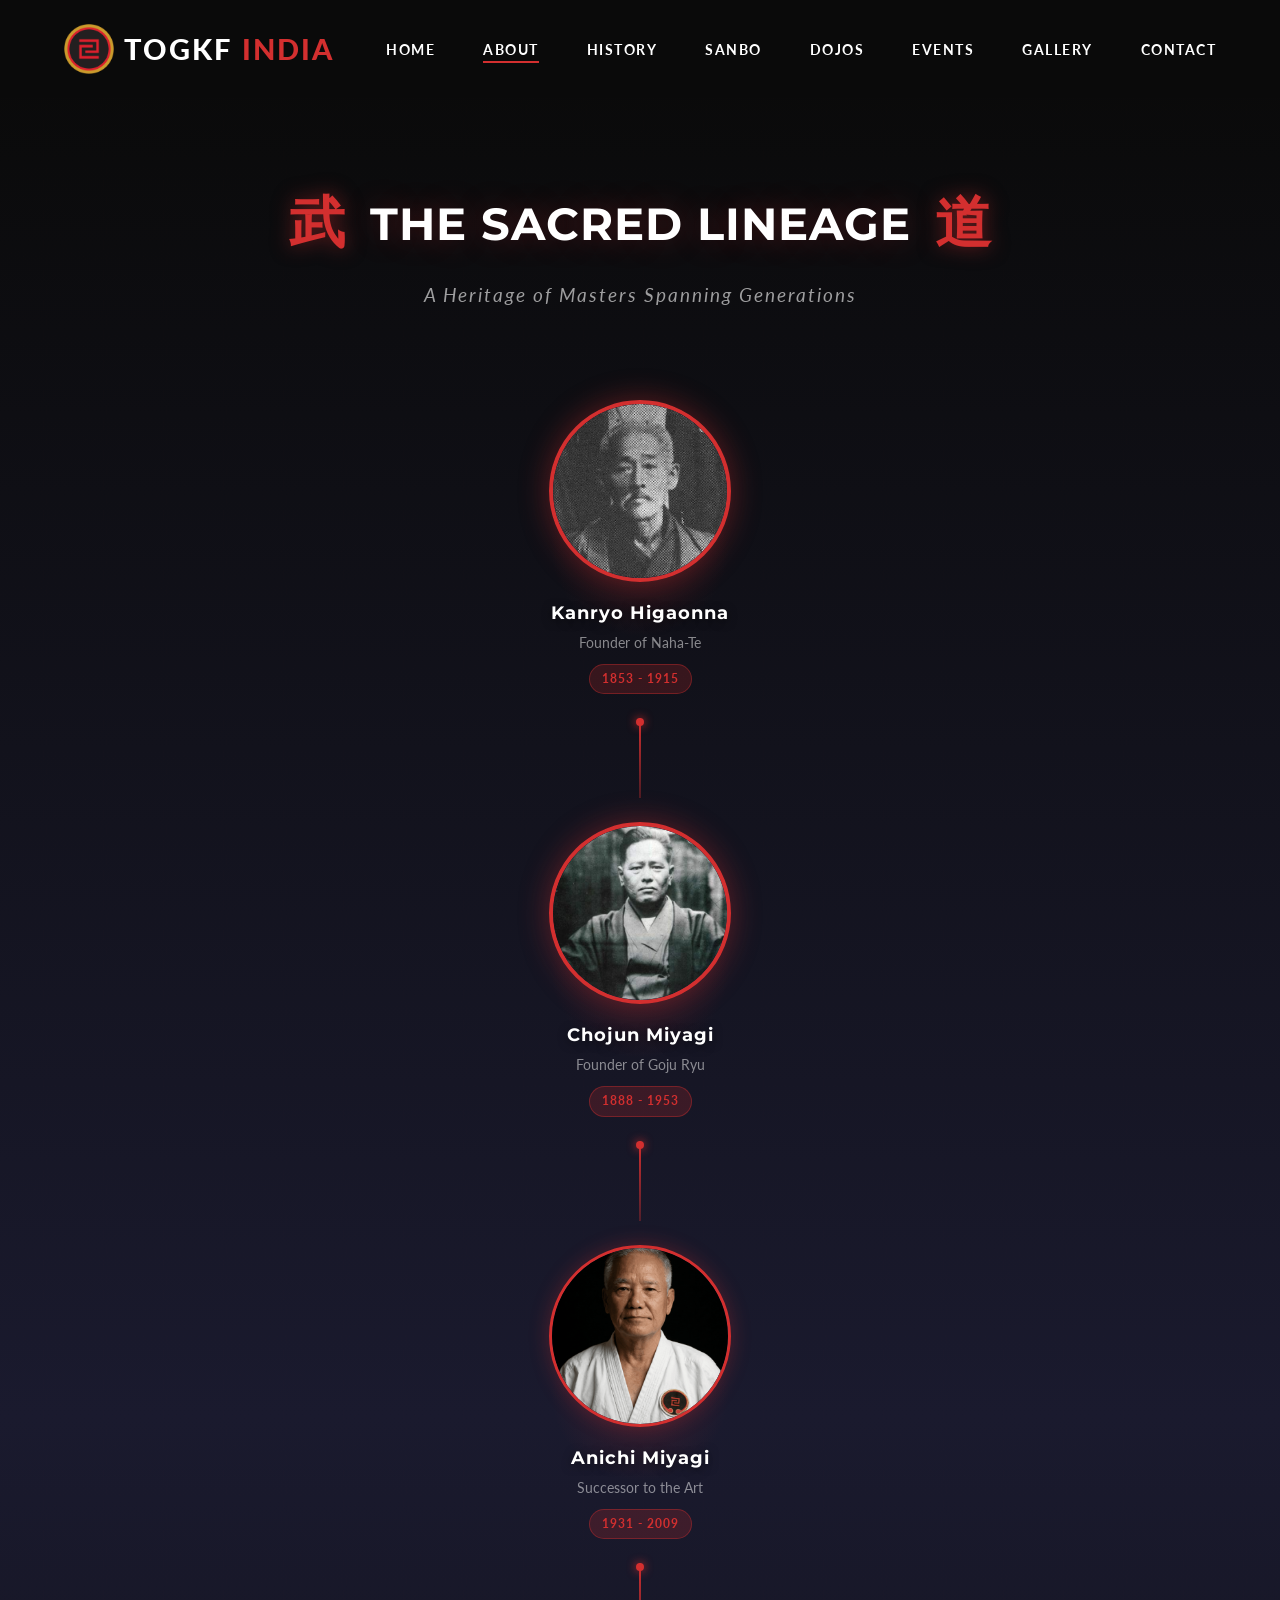
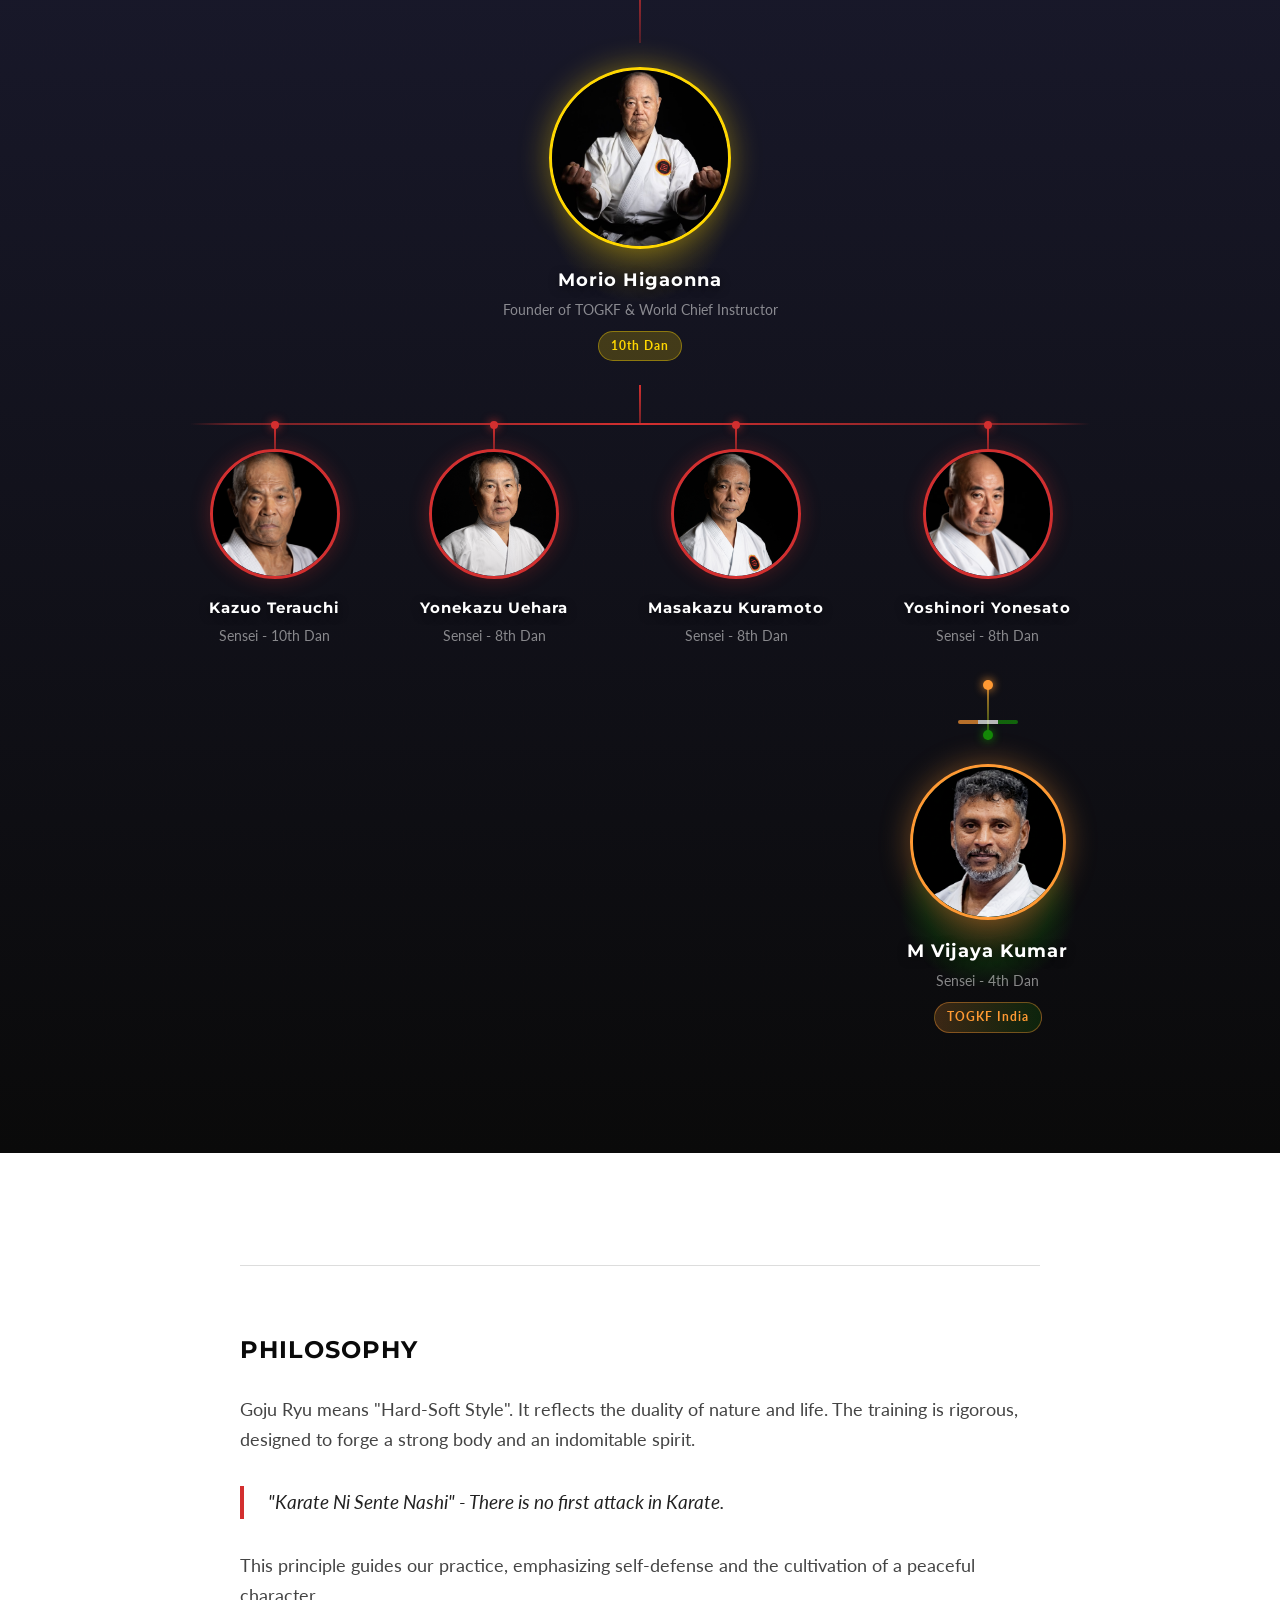
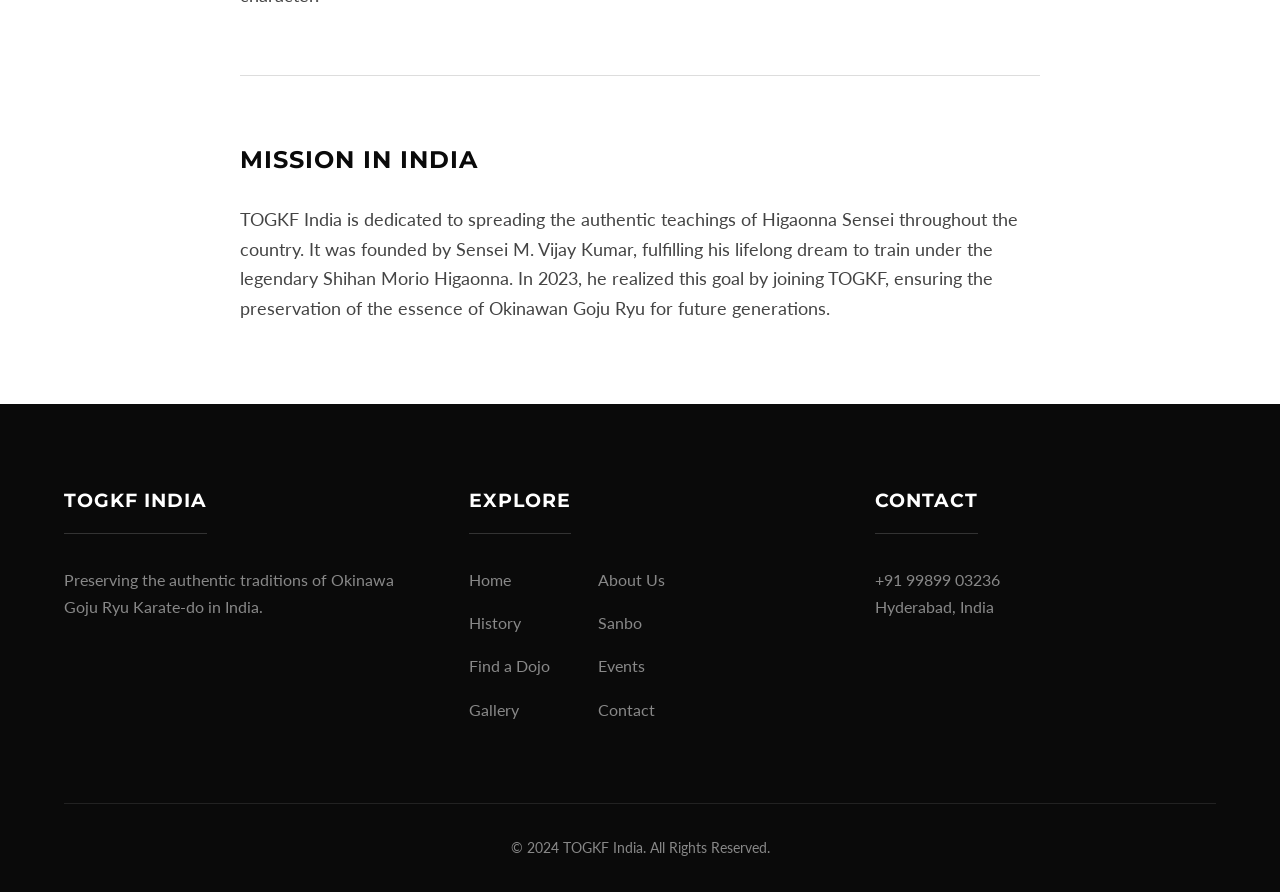
==== about.html @ 1899f780 "endpoint fix" ====
<!DOCTYPE html>
<html lang="en">

<head>
    <meta charset="UTF-8">
    <meta name="viewport" content="width=device-width, initial-scale=1.0">
    <title>About - TOGKF India</title>
    <meta name="description" content="Learn about the history, philosophy, and mission of TOGKF India.">
    <link rel="icon" type="image/png" href="assets/togkf_logo.png">
    <link rel="stylesheet" href="css/style.css">
    <!-- Google tag (gtag.js) -->
    <script async src="https://www.googletagmanager.com/gtag/js?id=G-C6S437FDSE"></script>
    <script>
        window.dataLayer = window.dataLayer || [];
        function gtag() { dataLayer.push(arguments); }
        gtag('js', new Date());

        gtag('config', 'G-C6S437FDSE');
    </script>
</head>

<body>
    <header class="dark">
        <nav>
            <a href="/index" class="logo">
                <img src="assets/togkf_logo.png" alt="TOGKF Logo">
                TOGKF <span>INDIA</span>
            </a>
            <ul class="nav-links">
                <li><a href="/index">Home</a></li>
                <li><a href="/about" class="active">About</a></li>
                <li><a href="/history">History</a></li>
                <li><a href="/skgk">Sanbo</a></li>
                <li><a href="/dojo">Dojos</a></li>
                <li><a href="/events">Events</a></li>
                <li><a href="/gallery">Gallery</a></li>
                <li><a href="/contact">Contact</a></li>
            </ul>
            <div class="hamburger">
                <span class="bar"></span>
                <span class="bar"></span>
                <span class="bar"></span>
            </div>
        </nav>
    </header>

    <main style="padding-top: 80px;">

        <!-- === LINEAGE TREE SECTION === -->
        <section class="lineage-section fade-in-section" id="lineageSection">
            <!-- Background Decorative Elements -->
            <div class="lineage-bg-elements">
                <div class="seigaiha-pattern"></div>
            </div>

            <div class="container">
                <h2 class="lineage-title">
                    <span class="kanji-decoration">武</span>
                    The Sacred Lineage
                    <span class="kanji-decoration">道</span>
                </h2>
                <p class="lineage-subtitle">A Heritage of Masters Spanning Generations</p>

                <div class="lineage-tree">
                    <!-- LEVEL 1: Kanryo Higaonna -->
                    <div class="lineage-level level-1">
                        <div class="lineage-node founder">
                            <div class="node-glow"></div>
                            <div class="photo-frame">
                                <div class="photo-placeholder">
                                    <img src="assets/sensies/kanryo.jpg" alt="Kanryo Higaonna"
                                        style="width: 100%; height: 100%; object-fit: cover; object-position: center 20%; border-radius: 50%;">
                                </div>
                                <div class="frame-decoration"></div>
                            </div>
                            <div class="node-info">
                                <h3 class="sensei-name">Kanryo Higaonna</h3>
                                <p class="sensei-title">Founder of Naha-Te</p>
                                <span class="era-badge">1853 - 1915</span>
                            </div>
                        </div>
                    </div>

                    <!-- Vertical Connector -->
                    <div class="tree-connector vertical">
                        <div class="connector-line"></div>
                    </div>

                    <!-- LEVEL 2: Chojun Miyagi -->
                    <div class="lineage-level level-2">
                        <div class="lineage-node founder">
                            <div class="node-glow"></div>
                            <div class="photo-frame">
                                <div class="photo-placeholder">
                                    <img src="assets/sensies/chojun.jpg" alt="Chojun Miyagi"
                                        style="width: 100%; height: 100%; object-fit: cover; object-position: center 20%; border-radius: 50%;">
                                </div>
                                <div class="frame-decoration"></div>
                            </div>
                            <div class="node-info">
                                <h3 class="sensei-name">Chojun Miyagi</h3>
                                <p class="sensei-title">Founder of Goju Ryu</p>
                                <span class="era-badge">1888 - 1953</span>
                            </div>
                        </div>
                    </div>

                    <!-- Vertical Connector -->
                    <div class="tree-connector vertical">
                        <div class="connector-line"></div>
                    </div>

                    <!-- LEVEL 3: Anichi Miyagi -->
                    <div class="lineage-level level-3">
                        <div class="lineage-node master">
                            <div class="node-glow"></div>
                            <div class="photo-frame">
                                <div class="photo-placeholder">
                                    <img src="assets/sensies/anichi.png" alt="Anichi Miyagi"
                                        style="width: 100%; height: 100%; object-fit: cover; object-position: center 20%; border-radius: 50%;">
                                </div>
                                <div class="frame-decoration"></div>
                            </div>
                            <div class="node-info">
                                <h3 class="sensei-name">Anichi Miyagi</h3>
                                <p class="sensei-title">Successor to the Art</p>
                                <span class="era-badge">1931 - 2009</span>
                            </div>
                        </div>
                    </div>

                    <!-- Vertical Connector -->
                    <div class="tree-connector vertical">
                        <div class="connector-line"></div>
                    </div>

                    <!-- LEVEL 4: Morio Higaonna -->
                    <div class="lineage-level level-4">
                        <div class="lineage-node grandmaster">
                            <div class="node-glow gold"></div>
                            <div class="photo-frame gold-frame">
                                <div class="photo-placeholder gold-bg">
                                    <img src="assets/sensies/morio.jpg" alt="Morio Higaonna"
                                        style="width: 100%; height: 100%; object-fit: cover; object-position: center 20%; border-radius: 50%;">
                                </div>
                                <div class="frame-decoration"></div>
                            </div>
                            <div class="node-info">
                                <h3 class="sensei-name">Morio Higaonna</h3>
                                <p class="sensei-title">Founder of TOGKF &amp; World Chief Instructor</p>
                                <span class="era-badge gold-badge">10th Dan</span>
                            </div>
                        </div>
                    </div>

                    <!-- Branch Connector (1 to many) -->
                    <div class="tree-connector branch">
                        <div class="branch-stem"></div>
                        <div class="branch-horizontal"></div>
                    </div>

                    <!-- LEVEL 5: Four Students (Horizontal) -->
                    <div class="lineage-level level-5 horizontal-row">
                        <div class="lineage-node student">
                            <div class="photo-frame">
                                <div class="photo-placeholder">
                                    <img src="assets/sensies/terauchi.jpg" alt="Kazuo Terauchi"
                                        style="width: 100%; height: 100%; object-fit: cover; object-position: center 20%; border-radius: 50%;">
                                </div>
                            </div>
                            <div class="node-info">
                                <h3 class="sensei-name">Kazuo Terauchi</h3>
                                <p class="sensei-title">Sensei - 10th Dan</p>
                            </div>
                        </div>

                        <div class="lineage-node student">
                            <div class="photo-frame">
                                <div class="photo-placeholder">
                                    <img src="assets/sensies/uehara.jpg" alt="Yonekazu Uehara"
                                        style="width: 100%; height: 100%; object-fit: cover; object-position: center 20%; border-radius: 50%;">
                                </div>
                            </div>
                            <div class="node-info">
                                <h3 class="sensei-name">Yonekazu Uehara</h3>
                                <p class="sensei-title">Sensei - 8th Dan</p>
                            </div>
                        </div>

                        <div class="lineage-node student">
                            <div class="photo-frame">
                                <div class="photo-placeholder">
                                    <img src="assets/sensies/kuramoto.jpg" alt="Masakazu Kuramoto"
                                        style="width: 100%; height: 100%; object-fit: cover; object-position: center 20%; border-radius: 50%;">
                                </div>
                            </div>
                            <div class="node-info">
                                <h3 class="sensei-name">Masakazu Kuramoto</h3>
                                <p class="sensei-title">Sensei - 8th Dan</p>
                            </div>
                        </div>

                        <!-- Yonesato with sub-branch wrapper -->
                        <div class="yonesato-branch-wrapper">
                            <div class="lineage-node student highlight-node" id="yonesato-node">
                                <div class="photo-frame">
                                    <div class="photo-placeholder">
                                        <img src="assets/sensies/yonesato.jpg" alt="Yoshinori Yonesato"
                                            style="width: 100%; height: 100%; object-fit: cover; object-position: center 20%; border-radius: 50%;">
                                    </div>
                                </div>
                                <div class="node-info">
                                    <h3 class="sensei-name">Yoshinori Yonesato</h3>
                                    <p class="sensei-title">Sensei - 8th Dan</p>
                                </div>
                            </div>

                            <!-- Sub-branch Connector -->
                            <div class="tree-connector sub-branch">
                                <div class="sub-connector-line"></div>
                            </div>

                            <!-- LEVEL 6: Vijaya Kumar -->
                            <div class="lineage-level level-6 india-branch">
                                <div class="india-flag-accent"></div>
                                <div class="lineage-node india-student featured">
                                    <div class="node-glow india-glow"></div>
                                    <div class="photo-frame india-frame">
                                        <div class="photo-placeholder india-bg">
                                            <img src="assets/sensies/vijay.png" alt="M Vijaya Kumar" style="width: 100%; height: 100%; object-fit: cover; object-position: center 20%; border-radius: 50%;">
                                        </div>
                                        <div class="frame-decoration"></div>
                                    </div>
                                    <div class="node-info">
                                        <h3 class="sensei-name">M Vijaya Kumar</h3>
                                        <p class="sensei-title">Sensei - 4th Dan</p>
                                        <span class="era-badge india-badge">TOGKF India</span>
                                    </div>
                                </div>
                            </div>
                        </div>
                    </div>
                </div>
            </div>
        </section>

        <section class="content-section fade-in-section">
            <div class="container" style="max-width: 800px;">
                <hr style="margin: 4rem 0; border: none; border-top: 1px solid #ddd;">

                <h2>Philosophy</h2>
                <p style="margin-bottom: 2rem; font-size: 1.1rem; color: #444;">Goju Ryu means "Hard-Soft Style". It
                    reflects the duality of nature and life. The training is rigorous, designed to forge a strong body
                    and an indomitable spirit.</p>
                <blockquote
                    style="border-left: 4px solid var(--accent-color); padding-left: 1.5rem; margin: 2rem 0; font-style: italic; font-size: 1.2rem; color: #222;">
                    "Karate Ni Sente Nashi" - There is no first attack in Karate.
                </blockquote>
                <p style="margin-bottom: 2rem; font-size: 1.1rem; color: #444;">This principle guides our practice,
                    emphasizing self-defense and the cultivation of a peaceful character.</p>

                <hr style="margin: 4rem 0; border: none; border-top: 1px solid #ddd;">

                <h2>Mission in India</h2>
                <p style="margin-bottom: 2rem; font-size: 1.1rem; color: #444;">TOGKF India is dedicated to spreading the authentic teachings of Higaonna Sensei throughout the country. It was founded by Sensei M. Vijay Kumar, fulfilling his lifelong dream to train under the legendary Shihan Morio Higaonna. In 2023, he realized this goal by joining TOGKF, ensuring the preservation of the essence of Okinawan Goju Ryu for future generations.</p>
            </div>
        </section>
    </main>

    <footer>
        <div class="container">
            <div class="footer-content">
                <div class="footer-section">
                    <h3>TOGKF India</h3>
                    <p>Preserving the authentic traditions of Okinawa Goju Ryu Karate-do in India.</p>
                </div>
                <div class="footer-section">
                    <h3>Explore</h3>
                    <ul class="footer-explore-grid">
                        <li><a href="/index">Home</a></li>
                        <li><a href="/about">About Us</a></li>
                        <li><a href="/history">History</a></li>
                        <li><a href="/skgk">Sanbo</a></li>
                        <li><a href="/dojo">Find a Dojo</a></li>
                        <li><a href="/events">Events</a></li>
                        <li><a href="/gallery">Gallery</a></li>
                        <li><a href="/contact">Contact</a></li>
                    </ul>
                </div>
                <div class="footer-section">
                    <h3>Contact</h3>

                    <p><a href="tel:+919989903236">+91 99899 03236</a></p>
                    <p>Hyderabad, India</p>
                </div>
            </div>
            <div class="footer-bottom">
                <p>&copy; 2024 TOGKF India. All Rights Reserved.</p>
            </div>
        </div>
    </footer>

    <script src="js/main.js"></script>
</body>

</html>
---- css/style.css ----
@import url('https://fonts.googleapis.com/css2?family=Lato:wght@300;400;700&family=Montserrat:wght@400;700;900&display=swap');

:root {
    --primary-color: #0a0a0a;
    /* Almost black */
    --secondary-color: #ffffff;
    --accent-color: #D32F2F;
    /* Deep Red */
    --text-color: #e0e0e0;
    /* Off-white for dark mode feel */
    --text-dark: #333333;
    --bg-dark: #111111;
    --bg-light: #f9f9f9;
    --font-heading: 'Montserrat', sans-serif;
    --font-body: 'Lato', sans-serif;
    --transition: all 0.4s cubic-bezier(0.165, 0.84, 0.44, 1);
}

* {
    margin: 0;
    padding: 0;
    box-sizing: border-box;
}

body {
    font-family: var(--font-body);
    line-height: 1.7;
    color: var(--text-dark);
    background-color: var(--secondary-color);
    overflow-x: hidden;
}

h1,
h2,
h3,
h4 {
    font-family: var(--font-heading);
    font-weight: 700;
    color: var(--primary-color);
    text-transform: uppercase;
    letter-spacing: 1px;
    margin-bottom: 1.5rem;
}

a {
    text-decoration: none;
    color: inherit;
    transition: var(--transition);
}

/* --- Navigation --- */
header {
    position: fixed;
    width: 100%;
    top: 0;
    z-index: 1000;
    transition: var(--transition);
    padding: 1.5rem 0;
    background: transparent;
}

header.scrolled {
    background: rgba(255, 255, 255, 0.95);
    padding: 1rem 0;
    box-shadow: 0 4px 20px rgba(0, 0, 0, 0.05);
    backdrop-filter: blur(10px);
}

nav {
    display: flex;
    justify-content: space-between;
    align-items: center;
    width: 90%;
    max-width: 1400px;
    margin: 0 auto;
}

.logo {
    font-size: 1.8rem;
    font-weight: 900;
    color: var(--secondary-color);
    /* White initially */
    letter-spacing: 2px;
    display: flex;
    align-items: center;
    gap: 10px;
}

.logo img {
    height: 50px;
    width: auto;
}

header.scrolled .logo {
    color: var(--primary-color);
}

.logo span {
    color: var(--accent-color);
}

.nav-links {
    display: flex;
    list-style: none;
    gap: 3rem;
}

.nav-links li a {
    font-weight: 700;
    font-size: 0.85rem;
    color: var(--secondary-color);
    text-transform: uppercase;
    letter-spacing: 1.5px;
    position: relative;
}

header.scrolled .nav-links li a {
    color: var(--primary-color);
}

.nav-links li a::after {
    content: '';
    position: absolute;
    width: 0;
    height: 2px;
    bottom: -5px;
    left: 0;
    background-color: var(--accent-color);
    transition: var(--transition);
}

.nav-links li a:hover::after,
.nav-links li a.active::after {
    width: 100%;
}

.hamburger {
    display: none;
    cursor: pointer;
}

.bar {
    display: block;
    width: 30px;
    height: 2px;
    margin: 6px auto;
    background-color: var(--secondary-color);
    transition: var(--transition);
}

header.scrolled .bar {
    background-color: var(--primary-color);
}

/* Keep header text white on pages that have a dark header (inline style or `.dark` class) */
header.dark,
header[style*="#0a0a0a"] {
    background: var(--primary-color);
}

header.dark .logo,
header[style*="#0a0a0a"] .logo,
header.dark .nav-links li a,
header[style*="#0a0a0a"] .nav-links li a {
    color: var(--secondary-color);
}

header.dark.scrolled,
header[style*="#0a0a0a"].scrolled {
    background: rgba(10, 10, 10, 0.95);
    box-shadow: 0 4px 20px rgba(0, 0, 0, 0.15);
}

header.dark.scrolled .logo,
header[style*="#0a0a0a"].scrolled .logo,
header.dark.scrolled .nav-links li a,
header[style*="#0a0a0a"].scrolled .nav-links li a {
    color: var(--secondary-color);
}

header.dark .bar,
header[style*="#0a0a0a"] .bar,
header.dark.scrolled .bar,
header[style*="#0a0a0a"].scrolled .bar {
    background-color: var(--secondary-color);
}

header.dark .hamburger.active .bar,
header[style*="#0a0a0a"] .hamburger.active .bar {
    background-color: var(--secondary-color);
}

/* --- Hero Section --- */
.hero {
    min-height: 100vh;
    padding-top: 80px;
    /* Account for fixed header */
    background-image: linear-gradient(to right, rgba(0, 0, 0, 0.9), rgba(0, 0, 0, 0.4)), url('../assets/banner.png');
    background-size: cover;
    background-repeat: no-repeat;
    background-position: center;
    background-color: var(--primary-color);
    display: flex;
    align-items: center;
    position: relative;
    overflow: hidden;
}

.hero-grid {
    display: flex;
    flex-direction: column;
    justify-content: center;
    align-items: center;
    gap: 2rem;
    width: 100%;
    height: 100%;
    text-align: center;
}

.hero-content {
    padding: 2rem 0 2rem;
    opacity: 0;
    transform: translateY(-30px);
    animation: fadeInDown 1s ease forwards 0.2s;
    text-align: center;
}

.hero-big-logo {
    width: 150px;
    height: auto;
    margin-bottom: 2rem;
    filter: drop-shadow(0 0 10px rgba(0, 0, 0, 0.5));
    animation: fadeInUp 1s ease forwards 0.3s;
    opacity: 0;
}

.hero-content h1 {
    font-size: 4.5rem;
    font-weight: 900;
    color: var(--secondary-color);
    margin-bottom: 1.5rem;
    line-height: 1.1;
    text-shadow: 2px 2px 4px rgba(0, 0, 0, 0.5);
}

.hero-content p {
    font-size: 1.3rem;
    font-weight: 300;
    margin: 0 auto 3rem auto;
    letter-spacing: 0.5px;
    max-width: 600px;
    text-shadow: 1px 1px 2px rgba(0, 0, 0, 0.5);
    color: var(--secondary-color);
}

.hero-image {
    position: relative;
    height: auto;
    width: 100%;
    display: flex;
    justify-content: center;
    align-items: flex-end;
    opacity: 0;
    transform: translateY(30px);
    /* Slide up from bottom */
    animation: fadeInUp 1s ease forwards 0.5s;
    /* Animate from bottom */
    margin-bottom: 2rem;
}

.hero-image img {
    max-width: 100%;
    max-height: 78vh;
    /* Adjust height to fit with text - increased by 30% */
    object-fit: contain;
    filter: drop-shadow(0 0 30px rgba(0, 0, 0, 0.9));
    /* Stronger shadow */
    transform: scale(1.37);
    transform-origin: bottom center;
    transition: transform 0.5s ease;
}

@keyframes fadeInDown {
    to {
        opacity: 1;
        transform: translateY(0);
    }
}

.btn {
    display: inline-block;
    padding: 1rem 3rem;
    background: transparent;
    color: var(--secondary-color);
    border: 2px solid var(--secondary-color);
    font-weight: 700;
    text-transform: uppercase;
    letter-spacing: 2px;
    cursor: pointer;
    transition: var(--transition);
}

.btn:hover {
    background: var(--secondary-color);
    color: var(--primary-color);
    transform: translateY(-3px);
    box-shadow: 0 10px 20px rgba(0, 0, 0, 0.2);
}

.btn-primary {
    background: var(--accent-color);
    border-color: var(--accent-color);
}

.btn-primary:hover {
    background: #b71c1c;
    border-color: #b71c1c;
    color: var(--secondary-color);
}

/* --- Sections --- */
section {
    padding: 3rem 0;
}

.container {
    width: 90%;
    max-width: 1200px;
    margin: 0 auto;
}

.section-title {
    text-align: center;
    font-size: 2.5rem;
    margin-bottom: 5rem;
    position: relative;
    display: inline-block;
    left: 50%;
    transform: translateX(-50%);
}

.section-title::after {
    content: '';
    display: block;
    width: 60px;
    height: 4px;
    background: var(--accent-color);
    margin: 15px auto 0;
}

/* --- About Preview --- */
.about-preview {
    background-color: var(--secondary-color);
}

.about-grid {
    display: grid;
    grid-template-columns: 1fr 1fr;
    gap: 4rem;
    align-items: center;
}

.about-text h2 {
    font-size: 2.5rem;
    margin-bottom: 2rem;
}

.about-text p {
    margin-bottom: 2rem;
    font-size: 1.1rem;
    color: #555;
}

.about-image {
    height: 500px;
    background: #f0f0f0;
    position: relative;
    overflow: hidden;
    box-shadow: 0 20px 40px rgba(0, 0, 0, 0.1);
}

.about-image img {
    width: 100%;
    height: 100%;
    object-fit: contain;
    transition: transform 0.8s ease;
}

.about-image:hover img {
    transform: scale(1.05);
}

/* --- Philosophy --- */
.philosophy {
    background-color: var(--bg-dark);
    color: var(--secondary-color);
    text-align: center;
    padding: 10rem 0;
}

.philosophy h2 {
    color: var(--secondary-color);
}

.philosophy p {
    font-size: 2rem;
    font-weight: 300;
    font-style: italic;
    max-width: 900px;
    margin: 0 auto;
    line-height: 1.6;
}

/* --- Cards (Dojo/News) --- */
.card-grid {
    display: grid;
    grid-template-columns: repeat(auto-fit, minmax(300px, 1fr));
    gap: 3rem;
}

.dojo-layout {
    display: grid;
    grid-template-columns: 1fr 1fr;
    gap: 3rem;
}

.dojo-layout .card:first-child {
    grid-column: 1 / -1;
}

.card {
    background: var(--secondary-color);
    padding: 2rem;
    border-radius: 0;
    /* Sharp edges for modern feel */
    box-shadow: 0 10px 30px rgba(0, 0, 0, 0.05);
    transition: var(--transition);
    border-top: 3px solid transparent;
}

.card:hover {
    transform: translateY(-10px);
    box-shadow: 0 20px 40px rgba(0, 0, 0, 0.1);
    border-top-color: var(--accent-color);
}

.card h3 {
    font-size: 1.5rem;
    margin-bottom: 1rem;
}

.card p {
    color: #666;
    margin-bottom: 0.5rem;
}

/* --- Contact Form --- */
.contact-form input,
.contact-form textarea {
    width: 100%;
    padding: 1rem;
    margin-bottom: 1.5rem;
    border: 1px solid #ddd;
    background: #f9f9f9;
    font-family: var(--font-body);
    font-size: 1rem;
    transition: var(--transition);
}

.contact-form input:focus,
.contact-form textarea:focus {
    outline: none;
    border-color: var(--primary-color);
    background: #fff;
}

/* --- Footer --- */
footer {
    background: var(--primary-color);
    color: #888;
    padding: 5rem 0 2rem;
}

.footer-content {
    display: grid;
    grid-template-columns: repeat(auto-fit, minmax(250px, 1fr));
    gap: 4rem;
    margin-bottom: 4rem;
}

.footer-section h3 {
    color: var(--secondary-color);
    font-size: 1.2rem;
    margin-bottom: 2rem;
    border-bottom: 1px solid #333;
    padding-bottom: 1rem;
    display: inline-block;
}

.footer-section ul li {
    margin-bottom: 1rem;
}

.footer-explore-grid {
    display: grid;
    grid-template-columns: repeat(2, max-content);
    gap: 0 3rem;
    list-style: none;
    padding: 0;
}

.footer-section ul li a:hover {
    color: var(--secondary-color);
    padding-left: 5px;
}

.footer-bottom {
    text-align: center;
    padding-top: 2rem;
    border-top: 1px solid #222;
    font-size: 0.9rem;
}

/* --- Gallery and Events --- */
/* Gallery Grid */
.gallery-grid {
    display: grid;
    grid-template-columns: repeat(auto-fit, minmax(220px, 1fr));
    gap: 1rem;
    align-items: start;
    margin-top: 2rem;
}

/* Individual gallery item */
.gallery-item {
    position: relative;
    overflow: hidden;
    border-radius: 4px;
    background: #f4f4f4;
    box-shadow: 0 8px 20px rgba(0, 0, 0, 0.06);
}

.gallery-item img {
    width: 100%;
    height: 220px;
    object-fit: cover;
    display: block;
    transition: transform 0.5s ease, filter 0.4s ease;
}

.gallery-item:hover img {
    transform: scale(1.05);
    filter: saturate(1.05) contrast(1.02);
}

.gallery-caption {
    padding: 0.5rem 0.75rem;
    font-size: 0.9rem;
    color: #666;
    text-align: center;
    display: none;
}

.event-title {
    font-size: 2rem;
    margin-bottom: 2rem;
    padding-bottom: 0.5rem;
    border-bottom: 2px solid var(--accent-color);
    display: inline-block;
}

.gallery-section {
    padding: 4rem 0;
}

/* --- Lightbox --- */
.lightbox {
    display: none;
    position: fixed;
    z-index: 2000;
    left: 0;
    top: 0;
    width: 100%;
    height: 100%;
    background-color: rgba(0, 0, 0, 0.4);
    backdrop-filter: blur(10px);
    justify-content: center;
    align-items: center;
    flex-direction: column;
}

.lightbox.active {
    display: flex;
}

.lightbox-content {
    position: relative;
    max-width: 90%;
    max-height: 80vh;
    display: flex;
    flex-direction: column;
    align-items: center;
}

.lightbox-content img {
    max-width: 100%;
    max-height: 80vh;
    object-fit: contain;
    box-shadow: 0 0 50px rgba(0, 0, 0, 0.5);
    border: 5px solid rgba(255, 255, 255, 0.1);
}

.lightbox-caption {
    margin-top: 20px;
    color: #fff;
    font-size: 1.2rem;
    font-family: var(--font-heading);
    text-align: center;
}

.lightbox-close {
    position: absolute;
    top: 30px;
    right: 40px;
    color: #fff;
    font-size: 40px;
    font-weight: bold;
    cursor: pointer;
    transition: var(--transition);
    z-index: 2100;
}

.lightbox-close:hover {
    color: var(--accent-color);
    transform: rotate(90deg);
}

.lightbox-prev,
.lightbox-next {
    cursor: pointer;
    position: absolute;
    top: 50%;
    width: auto;
    padding: 16px;
    margin-top: -50px;
    color: white;
    font-weight: bold;
    font-size: 30px;
    transition: 0.6s ease;
    border-radius: 0 3px 3px 0;
    user-select: none;
    background: rgba(0, 0, 0, 0.3);
    border: none;
    outline: none;
}

.lightbox-next {
    right: 40px;
    border-radius: 3px 0 0 3px;
}

.lightbox-prev {
    left: 40px;
}

.lightbox-prev:hover,
.lightbox-next:hover {
    background-color: var(--accent-color);
}

@media (max-width: 768px) {
    .lightbox-content {
        max-width: 95%;
    }

    .lightbox-prev,
    .lightbox-next {
        padding: 8px;
        font-size: 18px;
        background: rgba(0, 0, 0, 0.5);
    }

    .lightbox-close {
        top: 15px;
        right: 15px;
        font-size: 30px;
    }

    .lightbox-caption {
        font-size: 1rem;
        margin-top: 10px;
    }
}

/* Events (extends .card) */
.event-date {
    display: inline-block;
    margin-bottom: 0.75rem;
    color: var(--accent-color);
    font-weight: 700;
    font-size: 0.95rem;
}

.event-meta {
    color: #777;
    font-size: 0.95rem;
    margin-bottom: 1rem;
}

.event-actions {
    margin-top: 1rem;
    display: flex;
    gap: 1rem;
    flex-wrap: wrap;
}

/* --- Animations --- */
@keyframes fadeInUp {
    to {
        opacity: 1;
        transform: translateY(0);
    }
}

.fade-in-section {
    opacity: 0;
    transform: translateY(30px);
    transition: opacity 0.8s ease-out, transform 0.8s ease-out;
    will-change: opacity, visibility;
}

.fade-in-section.is-visible {
    opacity: 1;
    transform: none;
}

/* --- Responsive --- */
@media (max-width: 968px) {
    .hero-image img {
        max-height: 65vh;
    }

    .hero-content h1 {
        font-size: 3rem;
    }
}

/* ========================================
   LINEAGE TREE SECTION
   Japanese/Okinawa Inspired Design
======================================== */

.lineage-section {
    position: relative;
    padding: 6rem 0;
    background: linear-gradient(180deg, #0a0a0a 0%, #1a1a2e 50%, #0a0a0a 100%);
    overflow: hidden;
}

/* Background Decorative Elements */
.lineage-bg-elements {
    position: absolute;
    top: 0;
    left: 0;
    width: 100%;
    height: 100%;
    pointer-events: none;
    overflow: hidden;
}

/* Seigaiha (Japanese Wave Pattern) */
.seigaiha-pattern {
    position: absolute;
    top: 0;
    left: 0;
    width: 100%;
    height: 100%;
    opacity: 0.03;
    background-image:
        radial-gradient(circle at 0% 50%, transparent 70%, rgba(211, 47, 47, 0.3) 70.5%, transparent 71%),
        radial-gradient(circle at 100% 50%, transparent 70%, rgba(211, 47, 47, 0.3) 70.5%, transparent 71%),
        radial-gradient(circle at 50% 0%, transparent 70%, rgba(211, 47, 47, 0.3) 70.5%, transparent 71%),
        radial-gradient(circle at 50% 100%, transparent 70%, rgba(211, 47, 47, 0.3) 70.5%, transparent 71%);
    background-size: 60px 30px;
    background-position: 0 0, 30px 15px, 0 0, 30px 15px;
    animation: waveFloat 20s linear infinite;
}

@keyframes waveFloat {
    0% {
        transform: translateY(0);
    }

    100% {
        transform: translateY(30px);
    }
}

/* Bamboo Decorations */
.bamboo-left,
.bamboo-right {
    position: absolute;
    top: 0;
    width: 80px;
    height: 100%;
    background: linear-gradient(90deg,
            transparent 0%,
            rgba(76, 153, 76, 0.05) 30%,
            rgba(76, 153, 76, 0.08) 50%,
            rgba(76, 153, 76, 0.05) 70%,
            transparent 100%);
}

.bamboo-left {
    left: 0;
}

.bamboo-right {
    right: 0;
}

.bamboo-left::before,
.bamboo-left::after,
.bamboo-right::before,
.bamboo-right::after {
    content: '';
    position: absolute;
    width: 4px;
    height: 100%;
    background: linear-gradient(180deg,
            transparent,
            rgba(100, 180, 100, 0.15) 10%,
            rgba(100, 180, 100, 0.2) 50%,
            rgba(100, 180, 100, 0.15) 90%,
            transparent);
}

.bamboo-left::before {
    left: 20px;
}

.bamboo-left::after {
    left: 50px;
}

.bamboo-right::before {
    right: 20px;
}

.bamboo-right::after {
    right: 50px;
}

/* Lineage Title */
.lineage-title {
    text-align: center;
    font-size: 2.8rem;
    color: #fff;
    margin-bottom: 0.5rem;
    display: flex;
    align-items: center;
    justify-content: center;
    gap: 1.5rem;
    text-shadow: 0 0 30px rgba(211, 47, 47, 0.3);
}

.kanji-decoration {
    font-size: 3.5rem;
    color: var(--accent-color);
    font-family: "Hiragino Mincho Pro", "Yu Mincho", serif;
    text-shadow: 0 0 20px rgba(211, 47, 47, 0.5);
    animation: kanjiPulse 3s ease-in-out infinite;
}

@keyframes kanjiPulse {

    0%,
    100% {
        opacity: 0.7;
        transform: scale(1);
    }

    50% {
        opacity: 1;
        transform: scale(1.05);
    }
}

.lineage-subtitle {
    text-align: center;
    font-size: 1.2rem;
    color: rgba(255, 255, 255, 0.6);
    font-style: italic;
    margin-bottom: 4rem;
    letter-spacing: 2px;
}

/* Lineage Tree Container */
.lineage-tree {
    display: flex;
    flex-direction: column;
    align-items: center;
    position: relative;
}

/* Each Level */
.lineage-level {
    display: flex;
    justify-content: center;
    position: relative;
    z-index: 2;
}

.lineage-level.horizontal-row {
    gap: 2rem;
    flex-wrap: wrap;
    max-width: 100%;
    padding: 0 1rem;
}

/* Individual Node */
.lineage-node {
    display: flex;
    flex-direction: column;
    align-items: center;
    position: relative;
    padding: 1.5rem;
    transition: all 0.4s ease;
}

/* Connector line below horizontal line to student nodes */
.lineage-level.horizontal-row>.lineage-node.student::before,
.lineage-level.horizontal-row>.yonesato-branch-wrapper::before {
    content: '';
    position: absolute;
    top: 0;
    left: 50%;
    transform: translateX(-50%);
    width: 2px;
    height: 40px;
    background: linear-gradient(180deg, var(--accent-color), rgba(211, 47, 47, 0.3));
}

/* Red dot at the top of connector line (touching horizontal line) */
.lineage-level.horizontal-row>.lineage-node.student::after,
.lineage-level.horizontal-row>.yonesato-branch-wrapper::after {
    content: '';
    position: absolute;
    top: -4px;
    left: 50%;
    transform: translateX(-50%);
    width: 8px;
    height: 8px;
    background: var(--accent-color);
    border-radius: 50%;
    box-shadow: 0 0 10px var(--accent-color);
}

.lineage-node:hover {
    transform: translateY(-5px);
}

/* Node Glow Effect */
.node-glow {
    position: absolute;
    top: 50%;
    left: 50%;
    transform: translate(-50%, -50%);
    width: 180px;
    height: 180px;
    background: radial-gradient(circle, rgba(211, 47, 47, 0.2) 0%, transparent 70%);
    border-radius: 50%;
    z-index: 0;
    animation: glowPulse 4s ease-in-out infinite;
}

.node-glow.gold {
    background: radial-gradient(circle, rgba(255, 215, 0, 0.3) 0%, transparent 70%);
}

.node-glow.india-glow {
    background: radial-gradient(circle, rgba(255, 153, 51, 0.3) 0%, rgba(19, 136, 8, 0.2) 50%, transparent 70%);
}

@keyframes glowPulse {

    0%,
    100% {
        opacity: 0.5;
        transform: translate(-50%, -50%) scale(1);
    }

    50% {
        opacity: 1;
        transform: translate(-50%, -50%) scale(1.1);
    }
}

/* Photo Frame */
.photo-frame {
    width: 156px;
    height: 156px;
    position: relative;
    z-index: 1;
}

.founder .photo-frame,
.master .photo-frame,
.grandmaster .photo-frame {
    width: 182px;
    height: 182px;
}

.student .photo-frame {
    width: 130px;
    height: 130px;
}

.photo-placeholder {
    width: 100%;
    height: 100%;
    border-radius: 50%;
    background: linear-gradient(135deg, #1a1a2e 0%, #2d2d44 100%);
    border: 3px solid var(--accent-color);
    display: flex;
    align-items: center;
    justify-content: center;
    position: relative;
    overflow: hidden;
    box-shadow:
        0 0 20px rgba(211, 47, 47, 0.3),
        inset 0 0 30px rgba(0, 0, 0, 0.5);
    transition: all 0.4s ease;
}

.founder .photo-placeholder {
    border-width: 4px;
    box-shadow:
        0 0 30px rgba(211, 47, 47, 0.4),
        inset 0 0 30px rgba(0, 0, 0, 0.5);
}

.gold-frame .photo-placeholder,
.gold-bg {
    border-color: #ffd700 !important;
    box-shadow:
        0 0 30px rgba(255, 215, 0, 0.4),
        inset 0 0 30px rgba(0, 0, 0, 0.5) !important;
}

.india-frame .photo-placeholder,
.india-bg {
    border-color: #ff9933 !important;
    background: linear-gradient(135deg, #1a2e1a 0%, #2d442d 100%) !important;
    box-shadow:
        0 0 30px rgba(255, 153, 51, 0.4),
        inset 0 0 30px rgba(0, 0, 0, 0.5) !important;
}

.placeholder-icon {
    font-size: 2.5rem;
    font-family: "Hiragino Mincho Pro", "Yu Mincho", serif;
    color: rgba(255, 255, 255, 0.4);
    font-weight: 300;
}

.student .placeholder-icon {
    font-size: 2rem;
    font-family: var(--font-heading);
}

/* Frame Decoration (corner accents) */
.frame-decoration {
    display: none;
    position: absolute;
    top: -8px;
    left: -8px;
    right: -8px;
    bottom: -8px;
    border: 1px solid rgba(211, 47, 47, 0.3);
    border-radius: 50%;
    pointer-events: none;
}

.frame-decoration::before,
.frame-decoration::after {
    content: '';
    position: absolute;
    width: 10px;
    height: 10px;
    border: 2px solid var(--accent-color);
}

.frame-decoration::before {
    top: 10px;
    left: 10px;
    border-right: none;
    border-bottom: none;
}

.frame-decoration::after {
    bottom: 10px;
    right: 10px;
    border-left: none;
    border-top: none;
}

/* Node Info */
.node-info {
    text-align: center;
    margin-top: 1rem;
    z-index: 1;
}

.sensei-name {
    font-size: 1.1rem;
    color: #fff;
    margin-bottom: 0.25rem;
    text-transform: none;
    letter-spacing: 1px;
    text-shadow: 0 2px 10px rgba(0, 0, 0, 0.5);
}

.student .sensei-name {
    font-size: 0.95rem;
}

.sensei-title {
    font-size: 0.85rem;
    color: rgba(255, 255, 255, 0.5);
    margin-bottom: 0.5rem;
}

.era-badge {
    display: inline-block;
    padding: 0.25rem 0.75rem;
    background: rgba(211, 47, 47, 0.2);
    border: 1px solid rgba(211, 47, 47, 0.4);
    border-radius: 20px;
    font-size: 0.75rem;
    color: var(--accent-color);
    font-weight: 700;
    letter-spacing: 1px;
}

.gold-badge {
    background: rgba(255, 215, 0, 0.2) !important;
    border-color: rgba(255, 215, 0, 0.4) !important;
    color: #ffd700 !important;
}

.india-badge {
    background: linear-gradient(90deg, rgba(255, 153, 51, 0.2), rgba(19, 136, 8, 0.2)) !important;
    border-color: rgba(255, 153, 51, 0.4) !important;
    color: #ff9933 !important;
}

/* ========================
   TREE CONNECTORS
======================== */

.tree-connector {
    position: relative;
    z-index: 1;
}

/* Vertical Connector */
.tree-connector.vertical {
    height: 80px;
    display: flex;
    flex-direction: column;
    align-items: center;
    justify-content: center;
}

.connector-line {
    width: 2px;
    height: 100%;
    background: linear-gradient(180deg, var(--accent-color), rgba(211, 47, 47, 0.3));
    position: relative;
}

.connector-line::before {
    content: '';
    position: absolute;
    top: 0;
    left: 50%;
    transform: translateX(-50%);
    width: 8px;
    height: 8px;
    background: var(--accent-color);
    border-radius: 50%;
    box-shadow: 0 0 10px var(--accent-color);
}

.connector-ornament {
    position: absolute;
    top: 50%;
    left: 50%;
    transform: translate(-50%, -50%);
    width: 36px;
    height: 36px;
    background: #1a1a2e;
    border: 2px solid var(--accent-color);
    border-radius: 50%;
    display: flex;
    align-items: center;
    justify-content: center;
    box-shadow: 0 0 15px rgba(211, 47, 47, 0.3);
}

.connector-ornament span {
    font-family: "Hiragino Mincho Pro", "Yu Mincho", serif;
    font-size: 1rem;
    color: var(--accent-color);
}

/* Branch Connector (one to many) */
.tree-connector.branch {
    height: 40px;
    width: 95%;
    max-width: 900px;
    display: flex;
    flex-direction: column;
    align-items: center;
    position: relative;
}

.branch-stem {
    width: 2px;
    height: 38px;
    background: linear-gradient(180deg, var(--accent-color), rgba(211, 47, 47, 0.5));
}

.branch-horizontal {
    width: 100%;
    height: 2px;
    background: linear-gradient(90deg,
            transparent 0%,
            rgba(211, 47, 47, 0.5) 5%,
            var(--accent-color) 50%,
            rgba(211, 47, 47, 0.5) 95%,
            transparent 100%);
    position: absolute;
    bottom: 0;
}

/* Sub-branch (Yonesato to Vijaya Kumar) */
.yonesato-branch-wrapper {
    display: flex;
    flex-direction: column;
    align-items: center;
    position: relative;
}

.sub-branch-indicator {
    display: none;
}

.tree-connector.sub-branch {
    height: 60px;
    display: flex;
    align-items: center;
    justify-content: center;
    position: relative;
}

.sub-connector-line {
    width: 2px;
    height: 100%;
    background: linear-gradient(180deg,
            rgba(255, 153, 51, 0.8),
            rgba(19, 136, 8, 0.5));
    position: relative;
    margin: 0 auto;
}

.sub-connector-line::before,
.sub-connector-line::after {
    content: '';
    position: absolute;
    left: 50%;
    transform: translateX(-50%);
    width: 10px;
    height: 10px;
    border-radius: 50%;
}

.sub-connector-line::before {
    top: 0;
    background: #ff9933;
    box-shadow: 0 0 10px #ff9933;
}

.sub-connector-line::after {
    bottom: 0;
    background: #138808;
    box-shadow: 0 0 10px #138808;
}

/* India Branch Styling */
.india-branch {
    position: relative;
}

.india-flag-accent {
    position: absolute;
    top: -20px;
    left: 50%;
    transform: translateX(-50%);
    width: 60px;
    height: 4px;
    background: linear-gradient(90deg, #ff9933 33%, #fff 33% 66%, #138808 66%);
    border-radius: 2px;
    opacity: 0.7;
}

/* Highlight Node (Yonesato) */
.highlight-node {
    position: relative;
}


/* ========================
   LEGEND
======================== */

.lineage-legend {
    display: flex;
    justify-content: center;
    gap: 3rem;
    margin-top: 4rem;
    padding-top: 2rem;
    border-top: 1px solid rgba(255, 255, 255, 0.1);
}

.legend-item {
    display: flex;
    align-items: center;
    gap: 0.5rem;
    color: rgba(255, 255, 255, 0.6);
    font-size: 0.85rem;
}

.legend-icon {
    width: 16px;
    height: 16px;
    border-radius: 50%;
    border: 2px solid;
}

.founder-icon {
    border-color: var(--accent-color);
    background: rgba(211, 47, 47, 0.2);
}

.master-icon {
    border-color: #ffd700;
    background: rgba(255, 215, 0, 0.2);
}

.india-icon {
    border-color: #ff9933;
    background: linear-gradient(135deg, rgba(255, 153, 51, 0.2), rgba(19, 136, 8, 0.2));
}

/* ========================
   RESPONSIVE STYLES
======================== */

@media (max-width: 968px) {
    .lineage-title {
        font-size: 2rem;
        gap: 1rem;
    }

    .kanji-decoration {
        font-size: 2.5rem;
    }

    .lineage-level.horizontal-row {
        gap: 1rem;
    }

    .tree-connector.branch {
        width: 90%;
    }

    .lineage-legend {
        gap: 1.5rem;
        flex-wrap: wrap;
    }
}

@media (max-width: 768px) {
    .hamburger {
        display: block;
        z-index: 1001;
    }

    .hamburger.active .bar {
        background-color: var(--primary-color);
    }

    .hamburger.active .bar:nth-child(2) {
        opacity: 0;
    }

    .hamburger.active .bar:nth-child(1) {
        transform: translateY(8px) rotate(45deg);
    }

    .hamburger.active .bar:nth-child(3) {
        transform: translateY(-8px) rotate(-45deg);
    }

    .nav-links {
        position: fixed;
        left: 0;
        top: 0;
        height: 100vh;
        width: 100%;
        background: var(--primary-color);
        flex-direction: column;
        justify-content: center;
        align-items: center;
        gap: 2rem;
        transform: translateX(100%);
        transition: transform 0.4s ease-in-out;
        z-index: 1000;
    }

    .nav-links.active {
        transform: translateX(0);
    }

    .nav-links li a {
        color: var(--secondary-color) !important;
        font-size: 1.5rem;
    }

    .hamburger.active .bar {
        background-color: var(--secondary-color) !important;
    }

    header.nav-active .logo {
        color: var(--secondary-color) !important;
    }

    .hero-content h1 {
        font-size: 2.5rem;
    }

    .about-grid {
        grid-template-columns: 1fr;
    }

    .about-image {
        height: 300px;
        order: -1;
    }

    .dojo-layout {
        grid-template-columns: 1fr;
    }

    /* Gallery on mobile: 2 columns */
    .gallery-grid {
        grid-template-columns: repeat(2, 1fr);
        gap: 0.5rem;
    }

    .gallery-item img {
        height: 150px;
    }

    .page-header h1 {
        font-size: 2rem !important;
    }

    .event-title {
        font-size: 1.5rem;
        margin-bottom: 1.5rem;
    }

    /* Lineage Tree Mobile Styles */
    .lineage-section {
        padding: 4rem 0;
    }

    .lineage-title {
        font-size: 1.5rem;
        flex-direction: column;
        gap: 0.5rem;
    }

    .kanji-decoration {
        font-size: 2rem;
    }

    .lineage-subtitle {
        font-size: 1rem;
        margin-bottom: 2rem;
    }

    .lineage-level.horizontal-row {
        flex-direction: column;
        align-items: center;
        gap: 0.5rem;
    }

    .lineage-node {
        padding: 1rem;
    }

    .photo-frame {
        width: 117px;
        height: 117px;
    }

    .founder .photo-frame,
    .master .photo-frame,
    .grandmaster .photo-frame {
        width: 143px;
        height: 143px;
    }

    .student .photo-frame {
        width: 104px;
        height: 104px;
    }

    .placeholder-icon {
        font-size: 1.8rem;
    }

    .student .placeholder-icon {
        font-size: 1.5rem;
    }

    .sensei-name {
        font-size: 1rem;
    }

    .student .sensei-name {
        font-size: 0.9rem;
    }

    .tree-connector.vertical {
        height: 50px;
    }

    .connector-ornament {
        width: 28px;
        height: 28px;
    }

    .connector-ornament span {
        font-size: 0.8rem;
    }

    .tree-connector.branch {
        height: 40px;
        width: 60px;
    }

    .branch-stem {
        height: 25px;
    }

    .branch-horizontal {
        display: none;
    }

    /* Hide node connectors on mobile since layout is vertical */
    .lineage-level.horizontal-row>.lineage-node.student::before,
    .lineage-level.horizontal-row>.lineage-node.student::after,
    .lineage-level.horizontal-row>.yonesato-branch-wrapper::before,
    .lineage-level.horizontal-row>.yonesato-branch-wrapper::after {
        display: none;
    }

    .highlight-node::after {
        display: none;
    }

    .tree-connector.sub-branch {
        height: 40px;
    }

    .lineage-legend {
        flex-direction: column;
        align-items: center;
        gap: 1rem;
        margin-top: 2rem;
    }

    .bamboo-left,
    .bamboo-right {
        display: none;
    }

    .node-glow {
        width: 120px;
        height: 120px;
    }
}
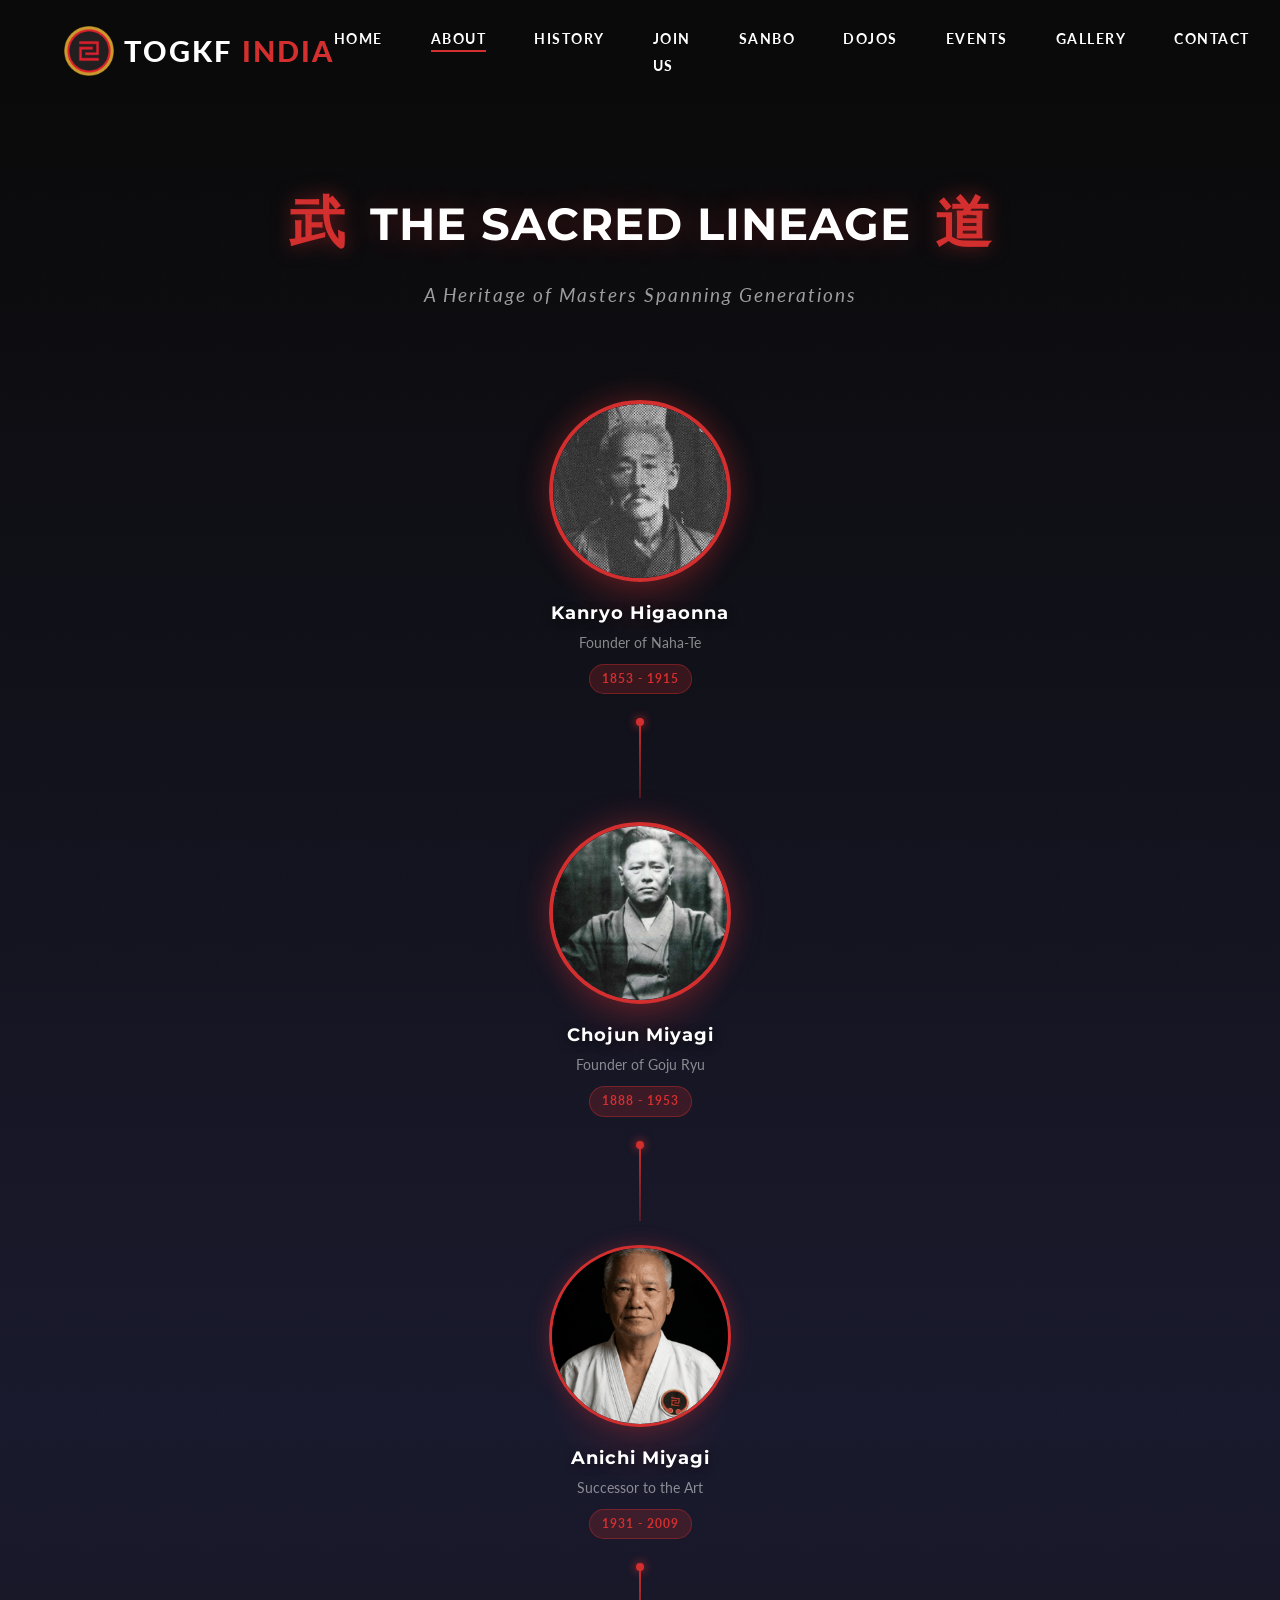
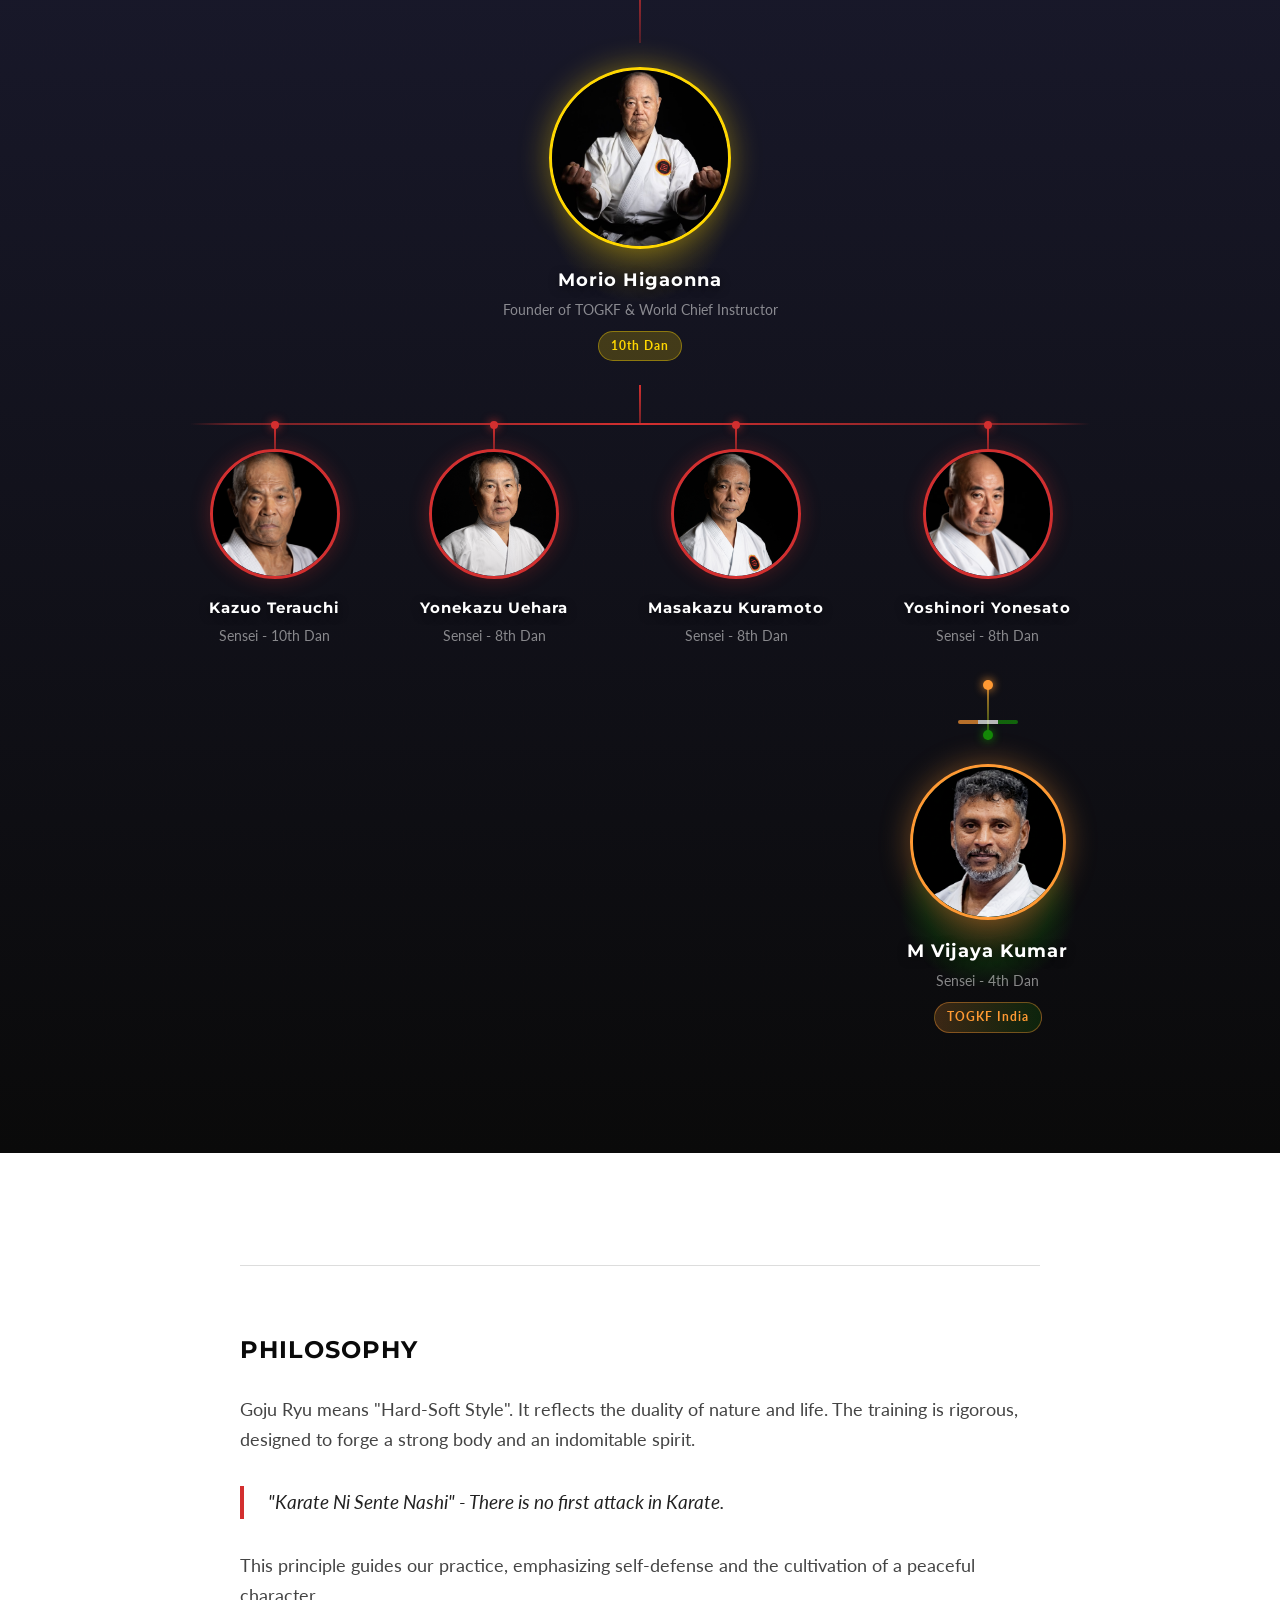
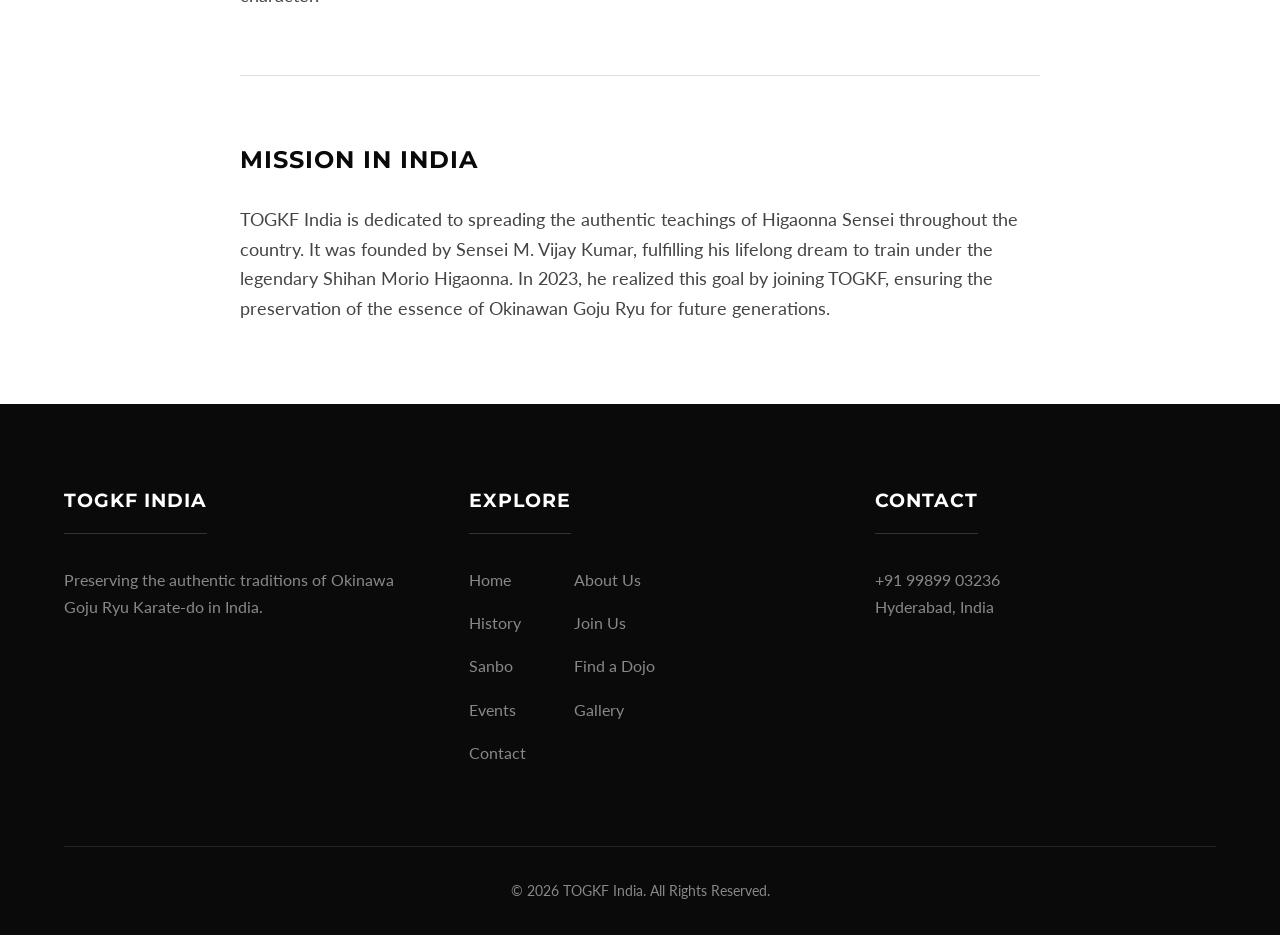
==== commit 39e85337: "add: affiliation page" ====
--- a/about.html
+++ b/about.html
@@ -30,6 +30,7 @@
                 <li><a href="/index">Home</a></li>
                 <li><a href="/about" class="active">About</a></li>
                 <li><a href="/history">History</a></li>
+                <li><a href="/affiliate">Join Us</a></li>
                 <li><a href="/skgk">Sanbo</a></li>
                 <li><a href="/dojo">Dojos</a></li>
                 <li><a href="/events">Events</a></li>
@@ -227,7 +228,8 @@
                                     <div class="node-glow india-glow"></div>
                                     <div class="photo-frame india-frame">
                                         <div class="photo-placeholder india-bg">
-                                            <img src="assets/sensies/vijay.png" alt="M Vijaya Kumar" style="width: 100%; height: 100%; object-fit: cover; object-position: center 20%; border-radius: 50%;">
+                                            <img src="assets/sensies/vijay.png" alt="M Vijaya Kumar"
+                                                style="width: 100%; height: 100%; object-fit: cover; object-position: center 20%; border-radius: 50%;">
                                         </div>
                                         <div class="frame-decoration"></div>
                                     </div>
@@ -262,7 +264,11 @@
                 <hr style="margin: 4rem 0; border: none; border-top: 1px solid #ddd;">
 
                 <h2>Mission in India</h2>
-                <p style="margin-bottom: 2rem; font-size: 1.1rem; color: #444;">TOGKF India is dedicated to spreading the authentic teachings of Higaonna Sensei throughout the country. It was founded by Sensei M. Vijay Kumar, fulfilling his lifelong dream to train under the legendary Shihan Morio Higaonna. In 2023, he realized this goal by joining TOGKF, ensuring the preservation of the essence of Okinawan Goju Ryu for future generations.</p>
+                <p style="margin-bottom: 2rem; font-size: 1.1rem; color: #444;">TOGKF India is dedicated to spreading
+                    the authentic teachings of Higaonna Sensei throughout the country. It was founded by Sensei M. Vijay
+                    Kumar, fulfilling his lifelong dream to train under the legendary Shihan Morio Higaonna. In 2023, he
+                    realized this goal by joining TOGKF, ensuring the preservation of the essence of Okinawan Goju Ryu
+                    for future generations.</p>
             </div>
         </section>
     </main>
@@ -280,6 +286,7 @@
                         <li><a href="/index">Home</a></li>
                         <li><a href="/about">About Us</a></li>
                         <li><a href="/history">History</a></li>
+                        <li><a href="/affiliate">Join Us</a></li>
                         <li><a href="/skgk">Sanbo</a></li>
                         <li><a href="/dojo">Find a Dojo</a></li>
                         <li><a href="/events">Events</a></li>
@@ -295,7 +302,7 @@
                 </div>
             </div>
             <div class="footer-bottom">
-                <p>&copy; 2024 TOGKF India. All Rights Reserved.</p>
+                <p>&copy; 2026 TOGKF India. All Rights Reserved.</p>
             </div>
         </div>
     </footer>
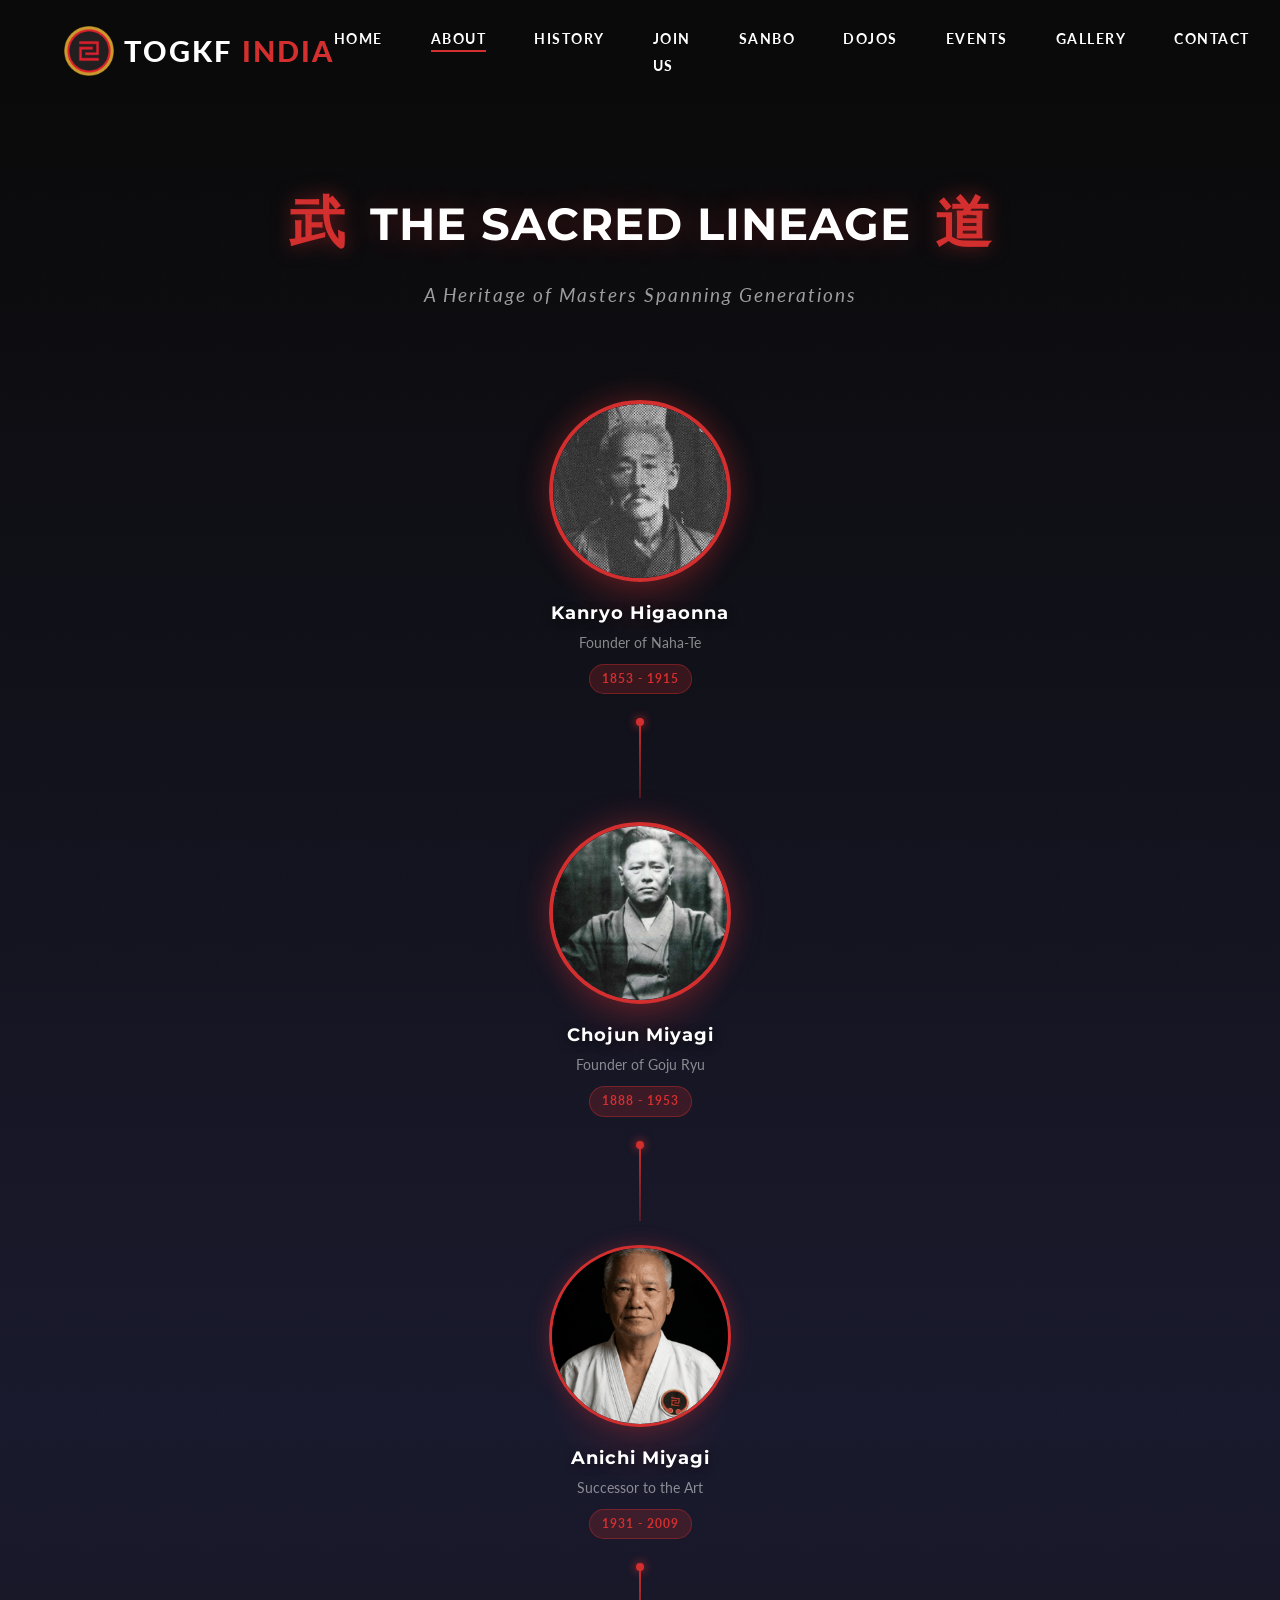
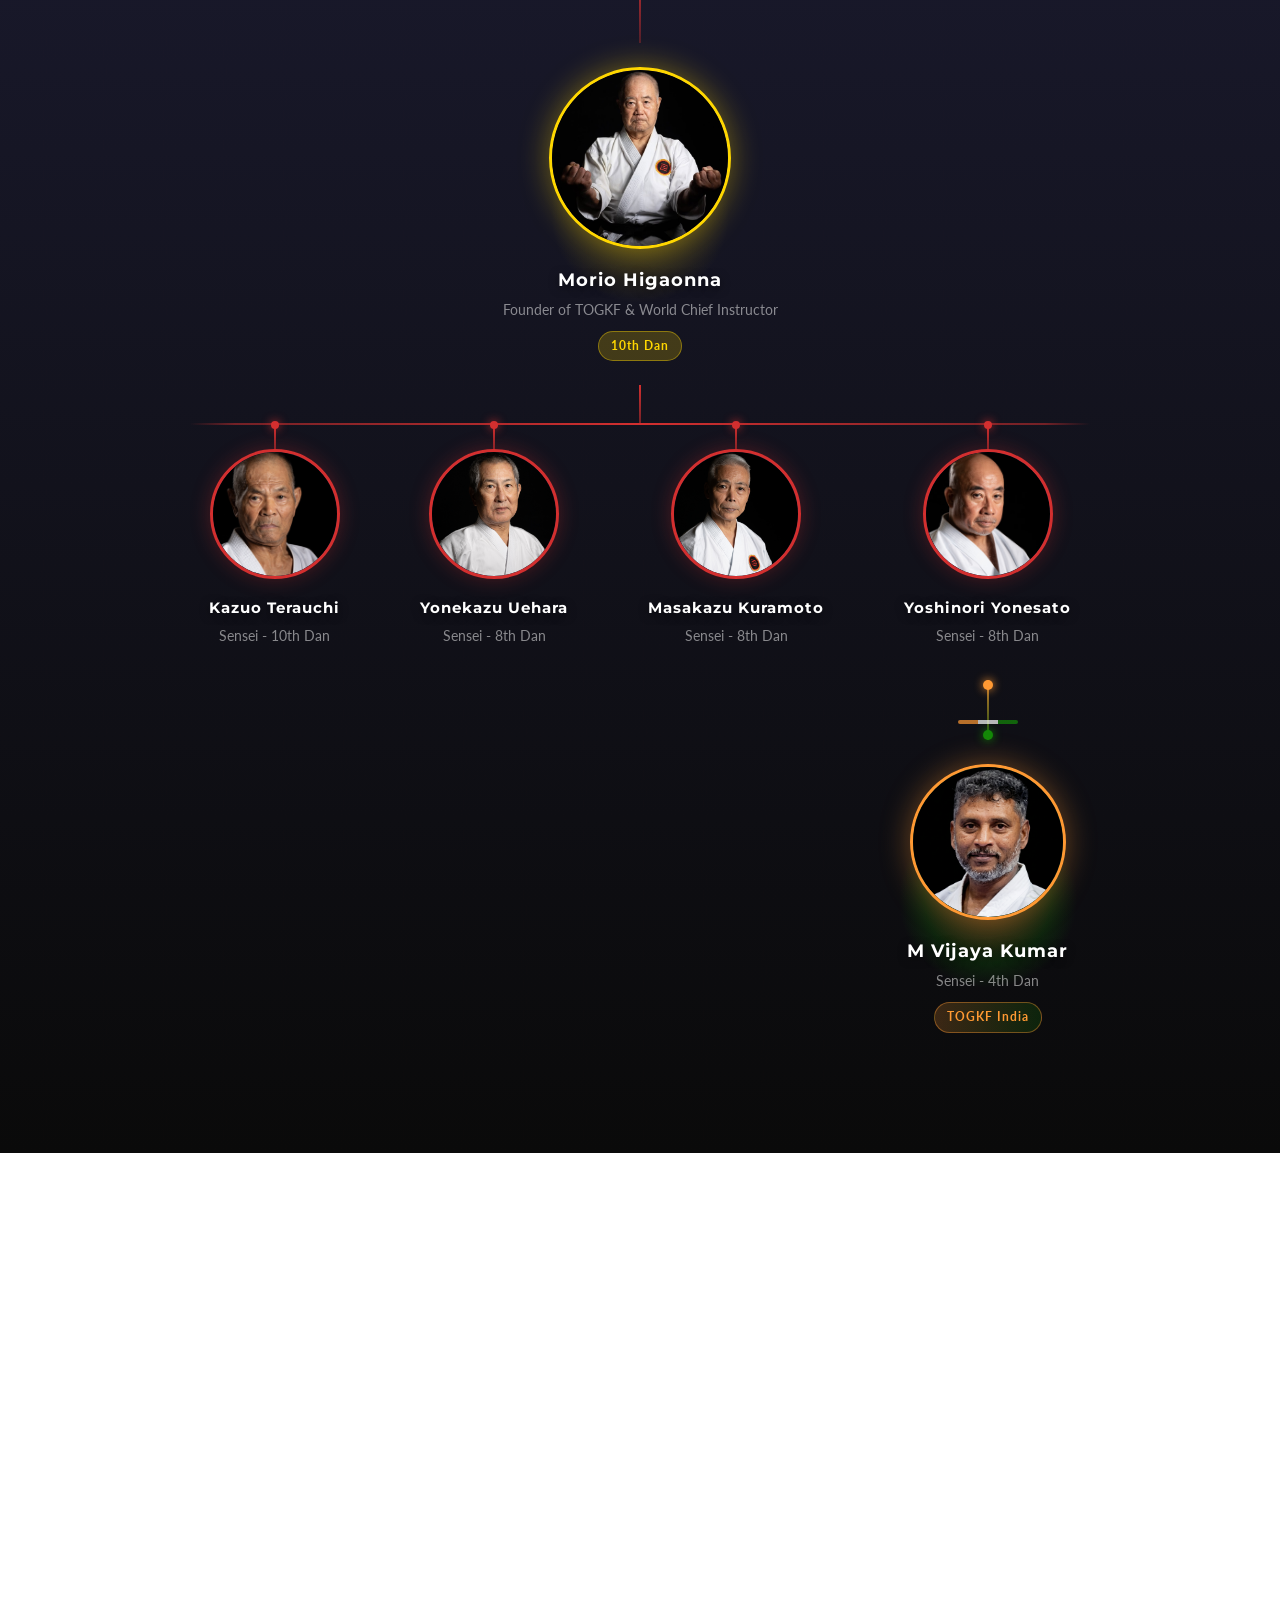
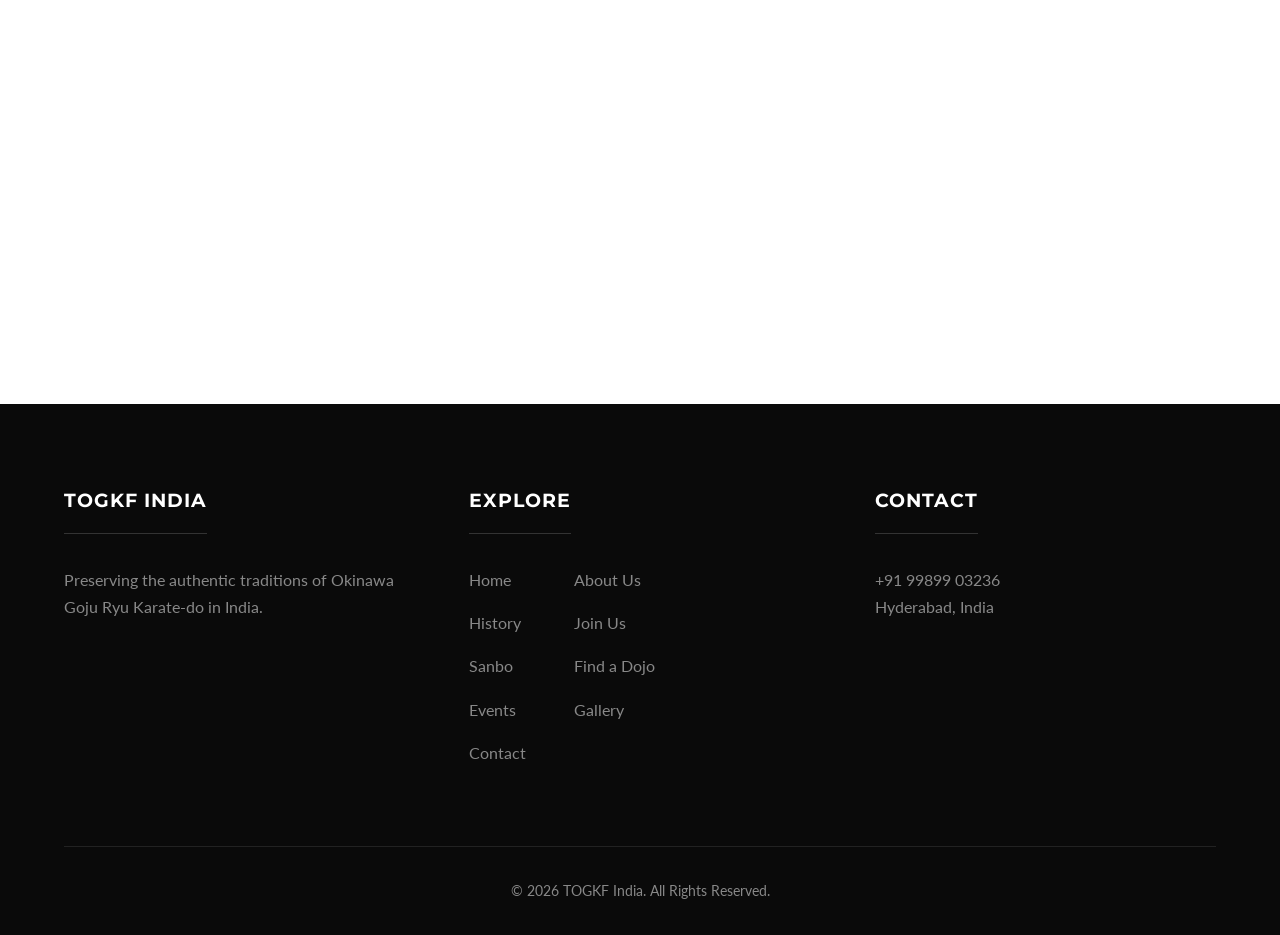
==== commit 0d2566f8: "SEO 2.0" ====
--- a/about.html
+++ b/about.html
@@ -6,7 +6,31 @@
     <meta name="viewport" content="width=device-width, initial-scale=1.0">
     <title>About - TOGKF India</title>
     <meta name="description" content="Learn about the history, philosophy, and mission of TOGKF India.">
-    <link rel="icon" type="image/png" href="assets/togkf_logo.png">
+    
+    <!-- Canonical URL -->
+    <link rel="canonical" href="https://togkf.in/about">
+    
+    <!-- Open Graph Meta Tags -->
+    <meta property="og:title" content="About - TOGKF India">
+    <meta property="og:description" content="Learn about the history, philosophy, and mission of TOGKF India.">
+    <meta property="og:image" content="https://togkf.in/assets/togkf_logo.png">
+    <meta property="og:url" content="https://togkf.in/about">
+    <meta property="og:type" content="website">
+    <meta property="og:site_name" content="TOGKF India">
+
+    <!-- Twitter Meta Tags -->
+    <meta name="twitter:card" content="summary_large_image">
+    <meta name="twitter:title" content="About - TOGKF India">
+    <meta name="twitter:description" content="Learn about the history, philosophy, and mission of TOGKF India.">
+    <meta name="twitter:image" content="https://togkf.in/assets/togkf_logo.png">
+
+    <!-- Favicon -->
+    <link rel="icon" type="image/png" href="/assets/logos/favicon-96x96.png" sizes="96x96" />
+    <link rel="icon" type="image/svg+xml" href="/assets/logos/favicon.svg" />
+    <link rel="shortcut icon" href="/assets/logos/favicon.ico" />
+    <link rel="apple-touch-icon" sizes="180x180" href="/assets/logos/apple-touch-icon.png" />
+    <meta name="apple-mobile-web-app-title" content="TOGKF" />
+    <link rel="manifest" href="/assets/logos/site.webmanifest" />
     <link rel="stylesheet" href="css/style.css">
     <!-- Google tag (gtag.js) -->
     <script async src="https://www.googletagmanager.com/gtag/js?id=G-C6S437FDSE"></script>
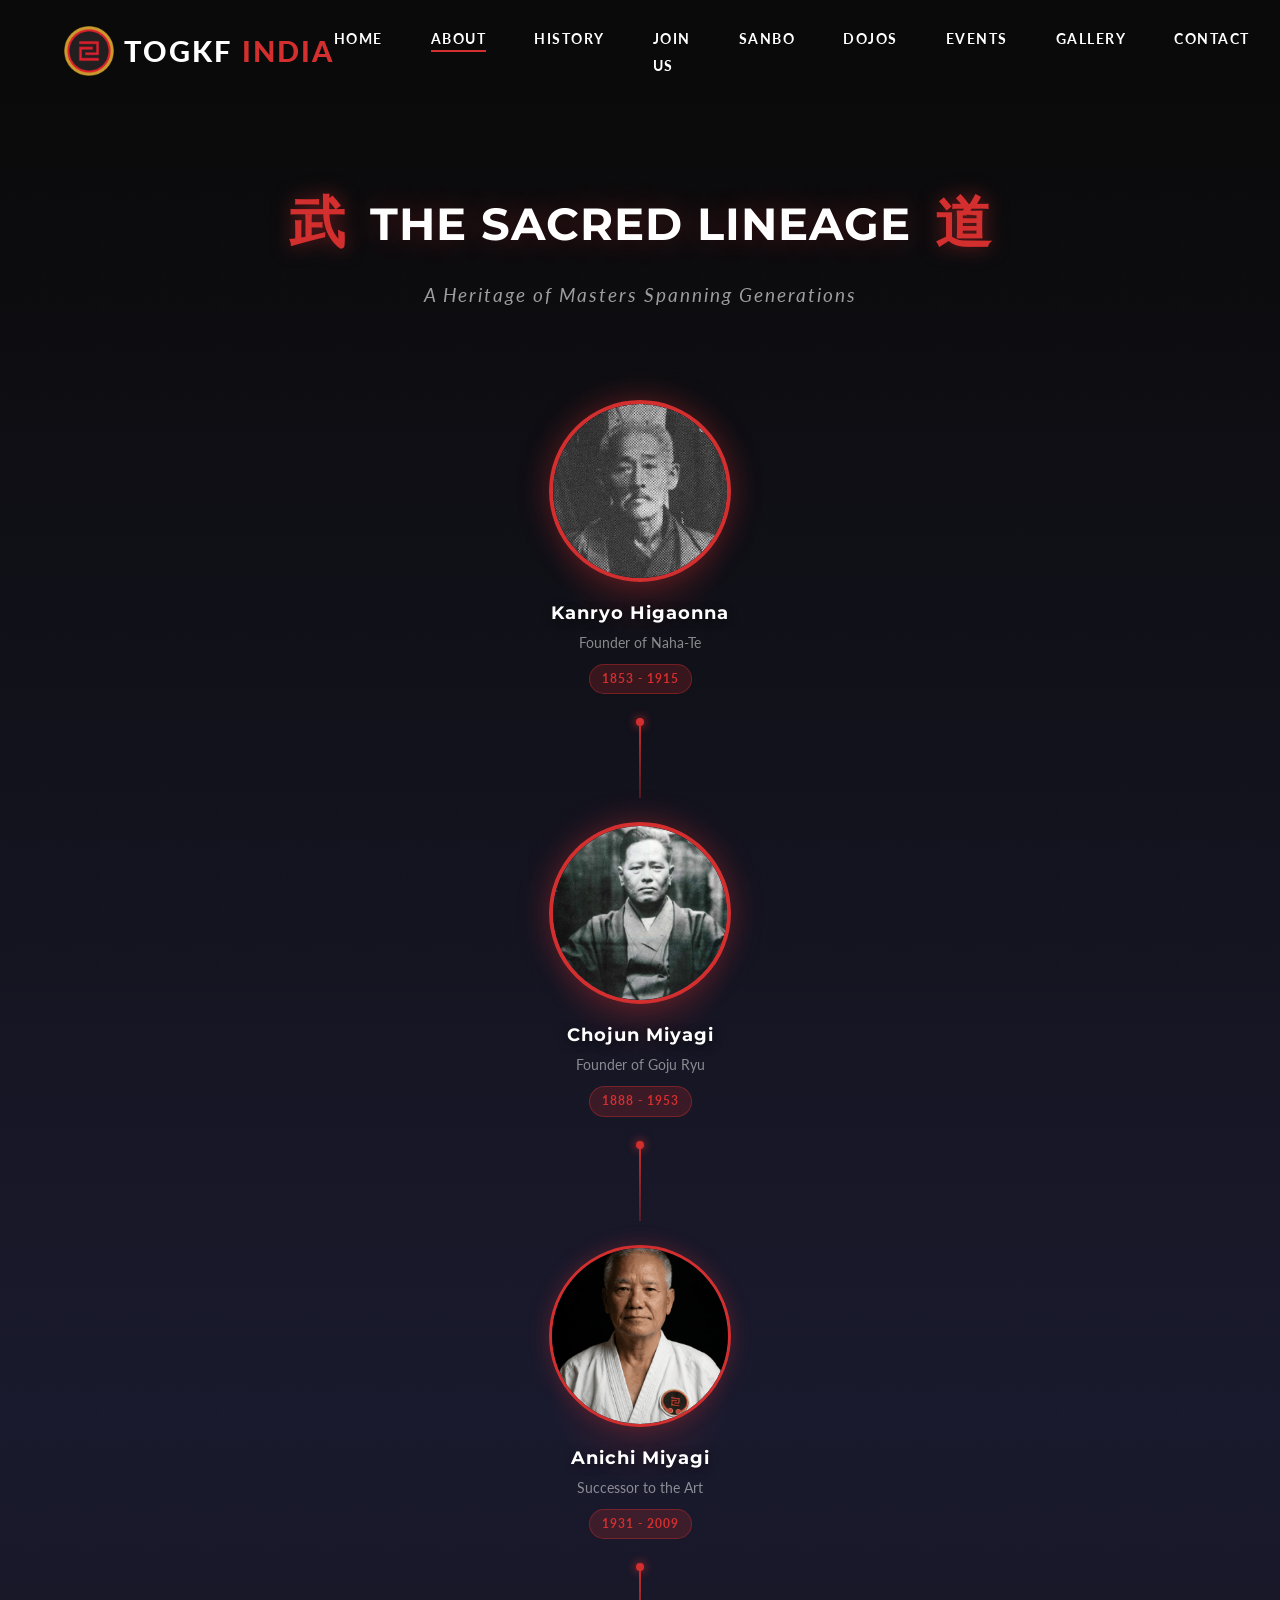
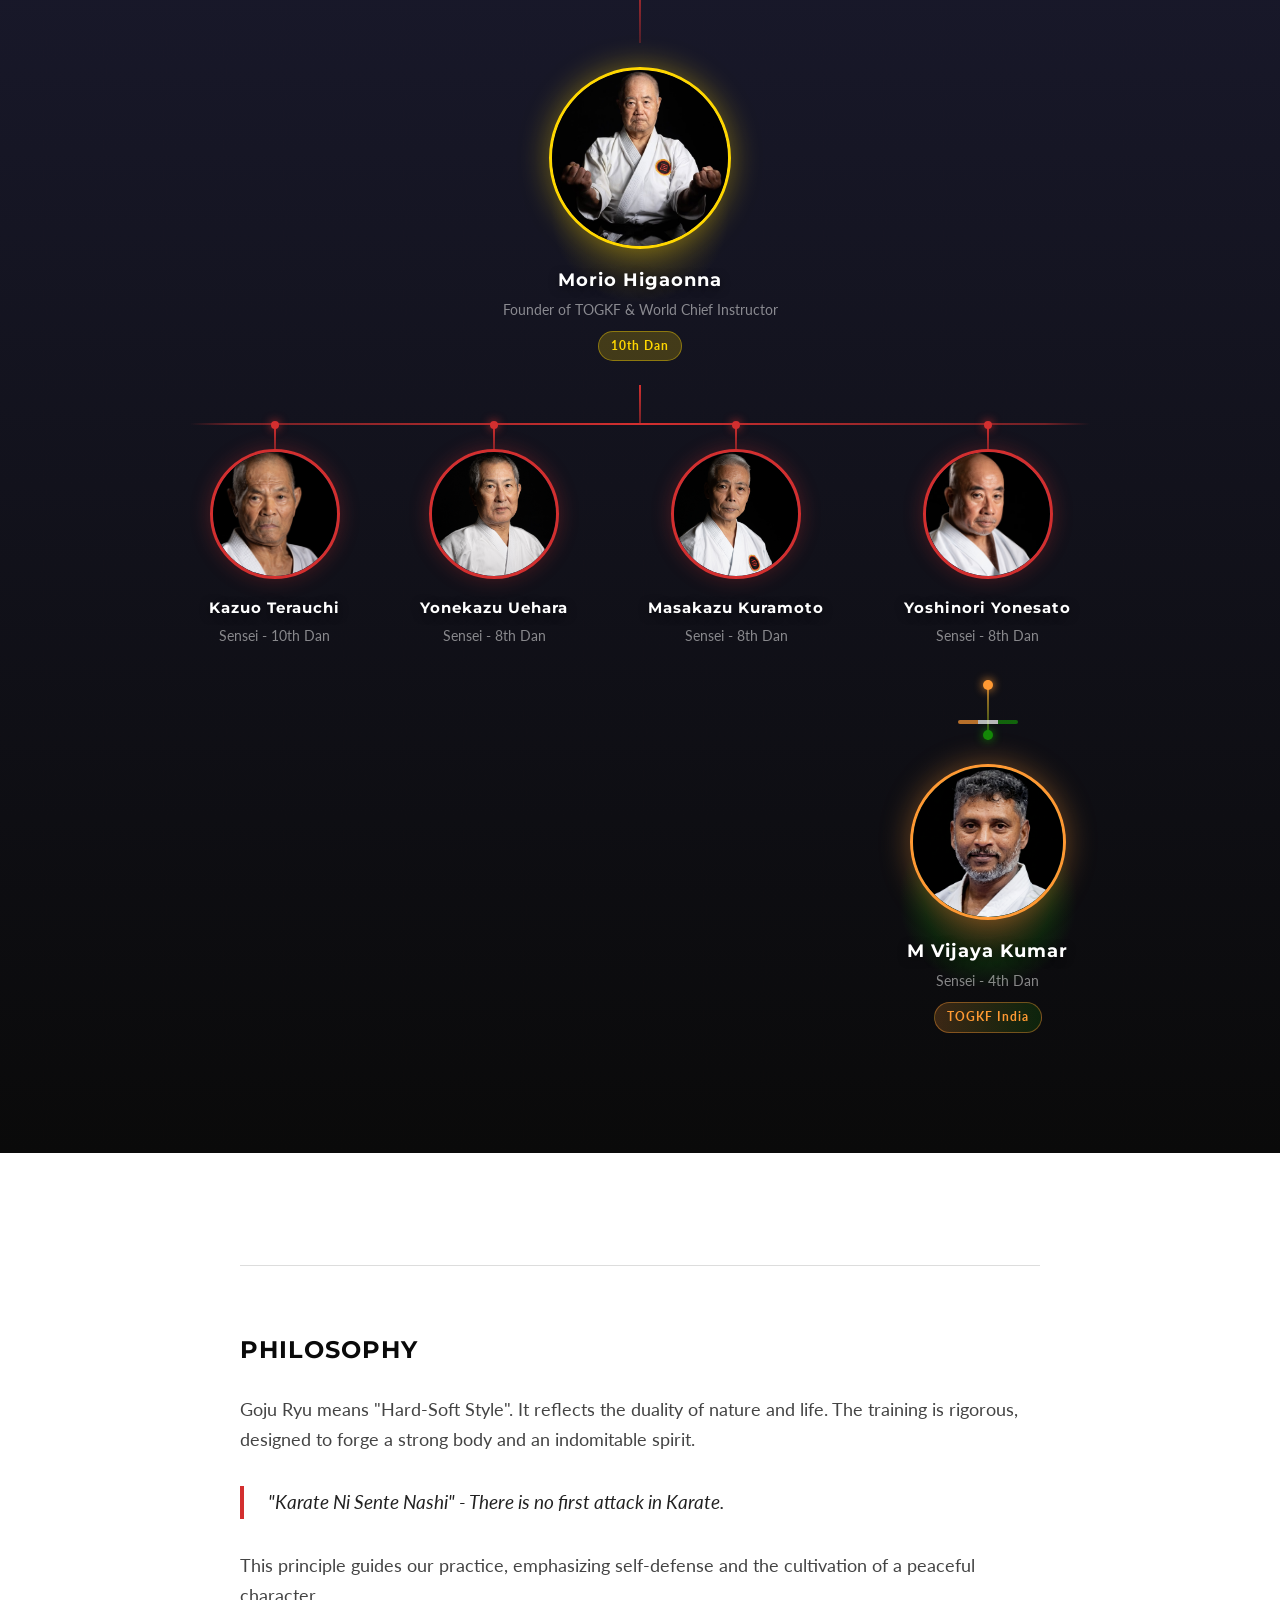
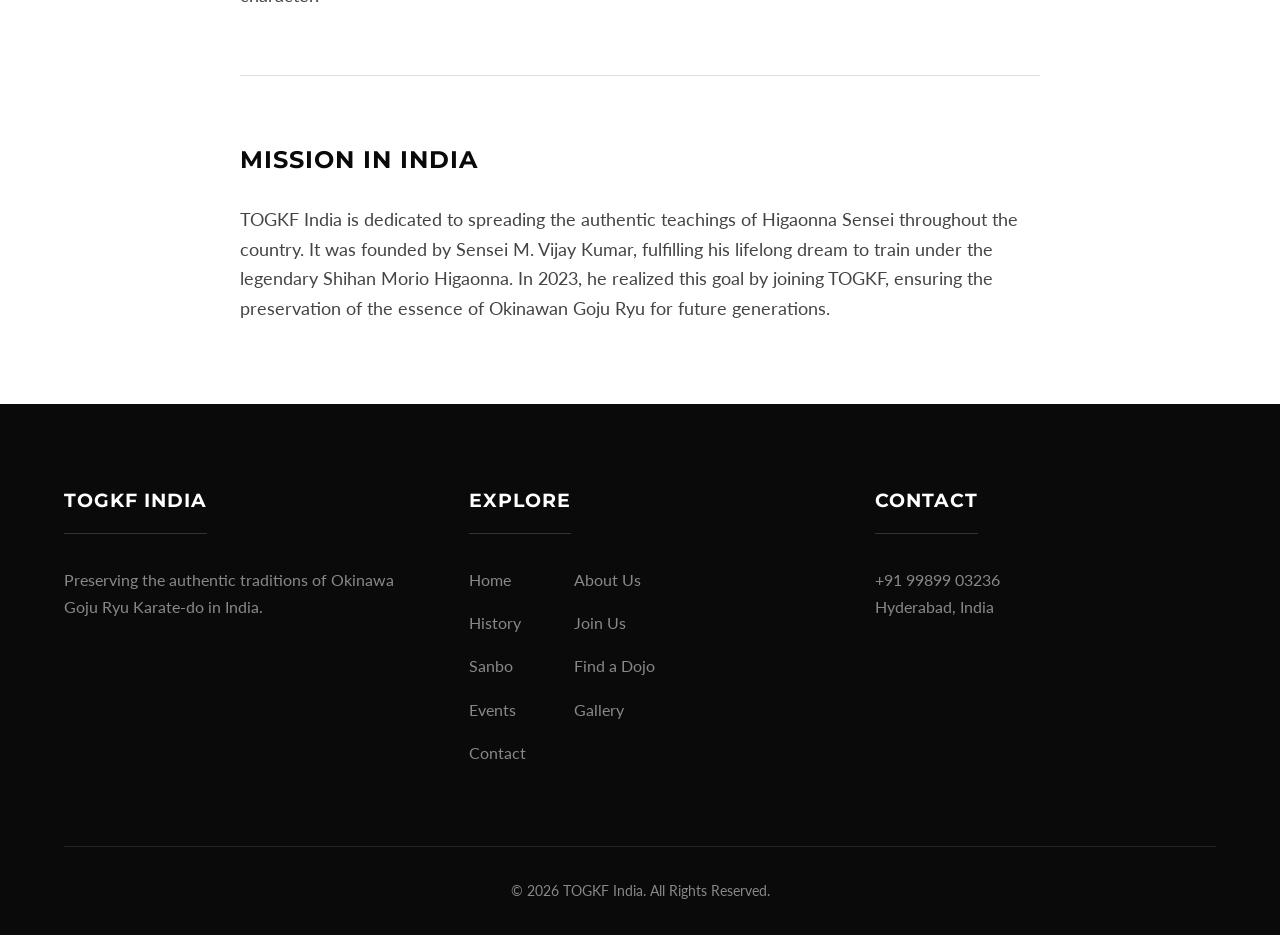
==== commit 8f7507cd: "redirect home to /" ====
--- a/about.html
+++ b/about.html
@@ -46,12 +46,12 @@
 <body>
     <header class="dark">
         <nav>
-            <a href="/index" class="logo">
+            <a href="/" class="logo">
                 <img src="assets/togkf_logo.png" alt="TOGKF Logo">
                 TOGKF <span>INDIA</span>
             </a>
             <ul class="nav-links">
-                <li><a href="/index">Home</a></li>
+                <li><a href="/">Home</a></li>
                 <li><a href="/about" class="active">About</a></li>
                 <li><a href="/history">History</a></li>
                 <li><a href="/affiliate">Join Us</a></li>
@@ -307,7 +307,7 @@
                 <div class="footer-section">
                     <h3>Explore</h3>
                     <ul class="footer-explore-grid">
-                        <li><a href="/index">Home</a></li>
+                        <li><a href="/">Home</a></li>
                         <li><a href="/about">About Us</a></li>
                         <li><a href="/history">History</a></li>
                         <li><a href="/affiliate">Join Us</a></li>
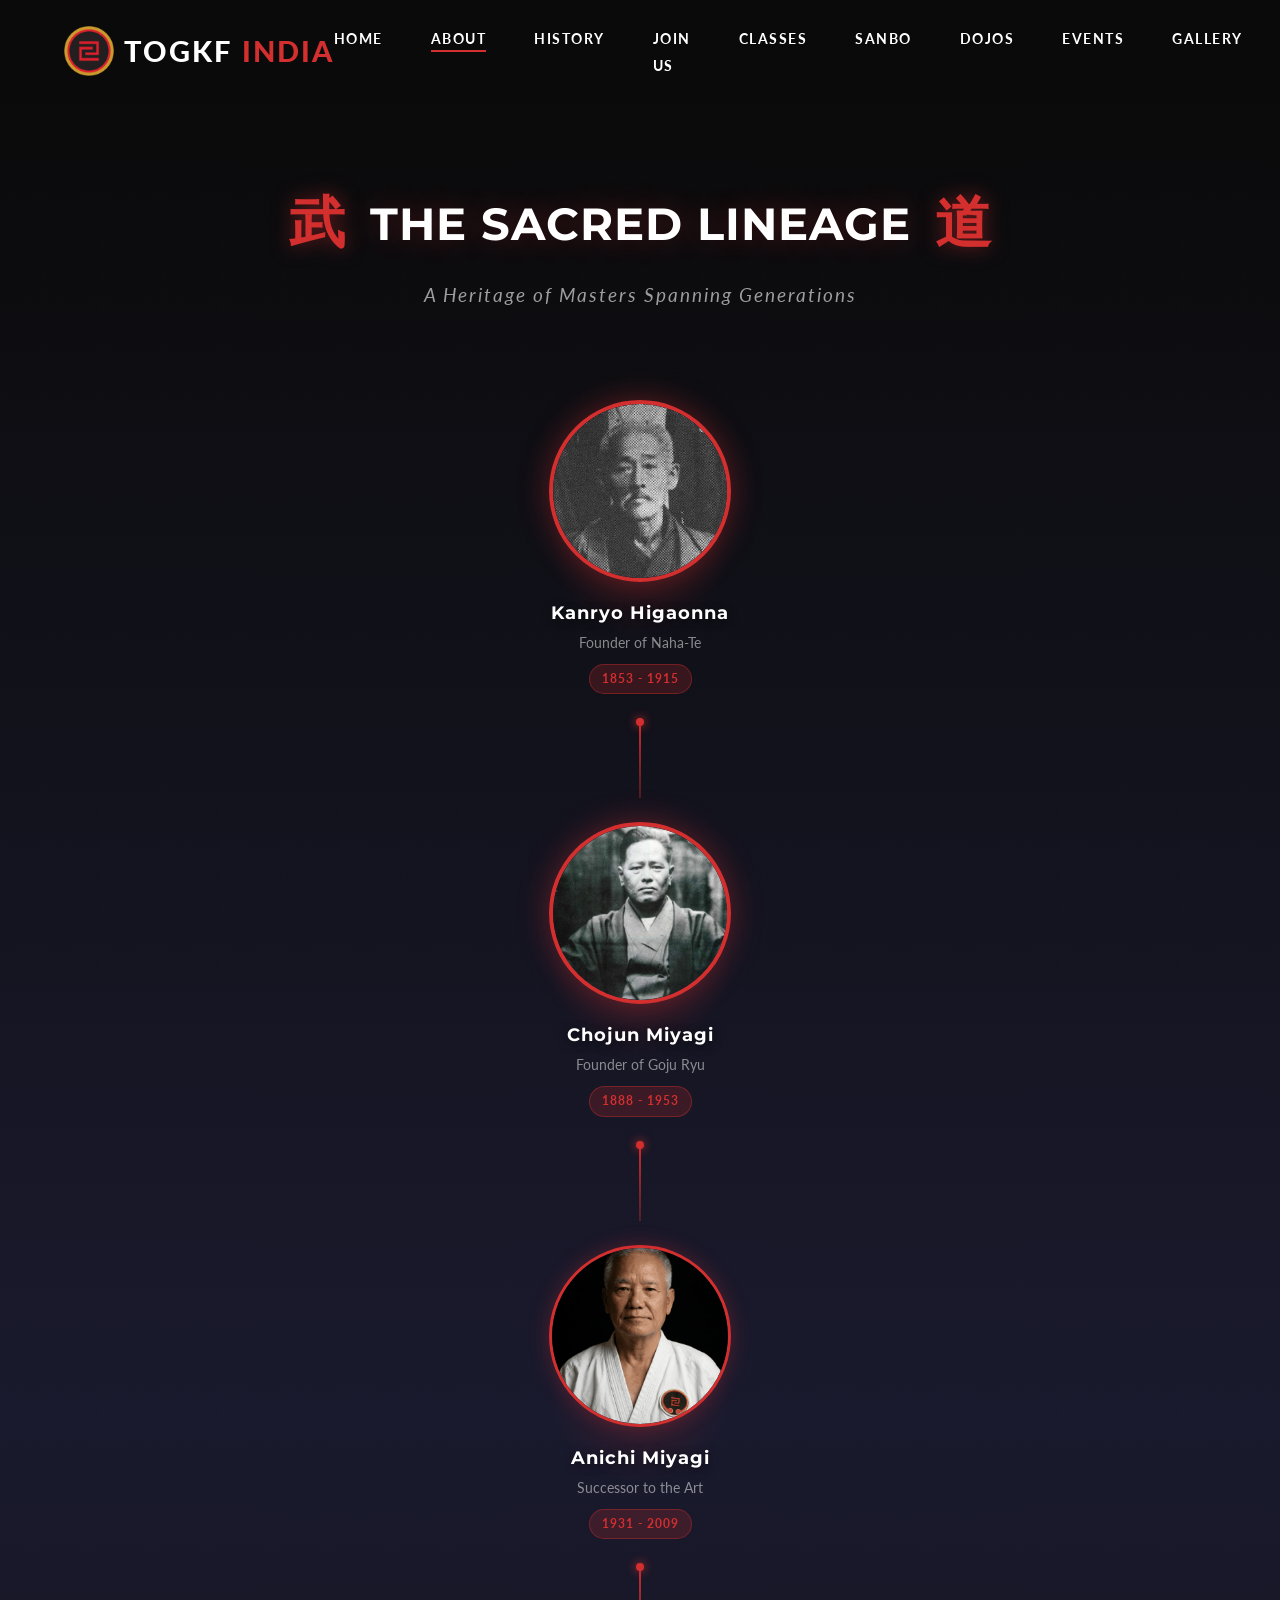
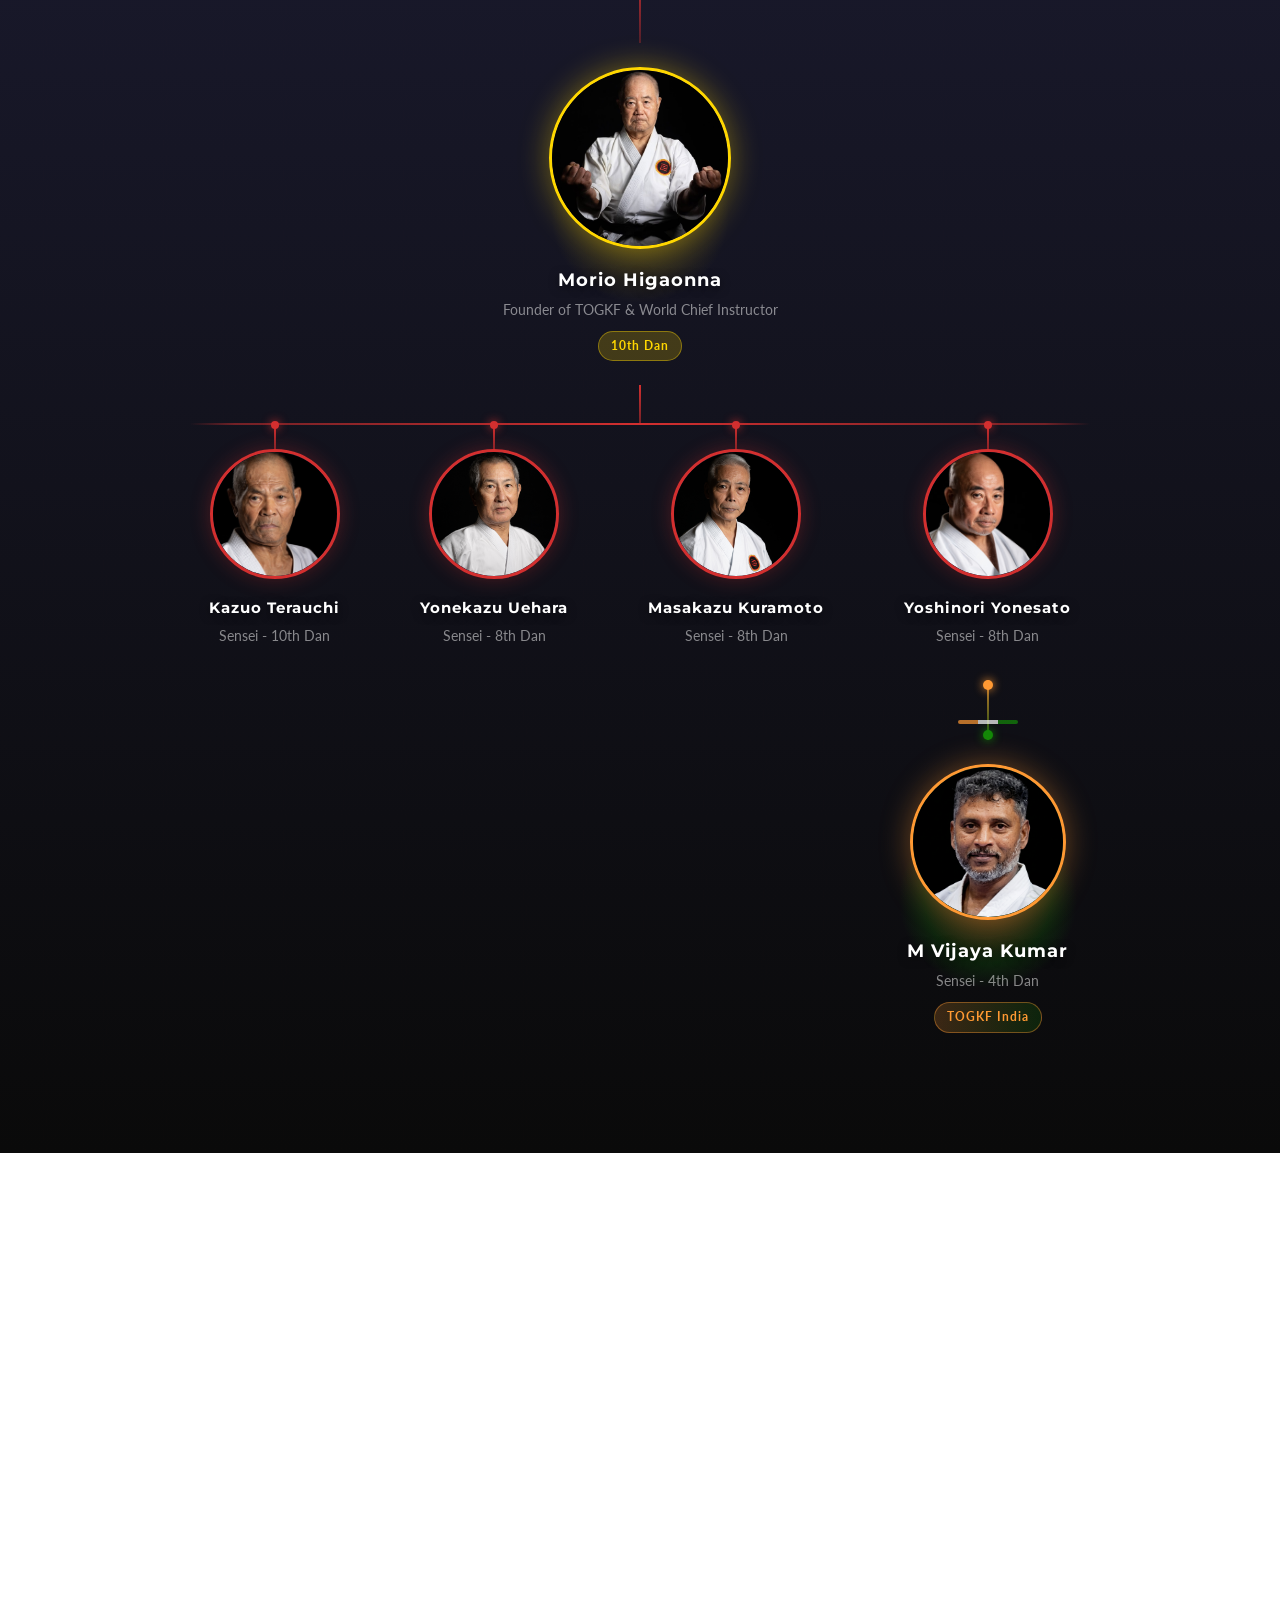
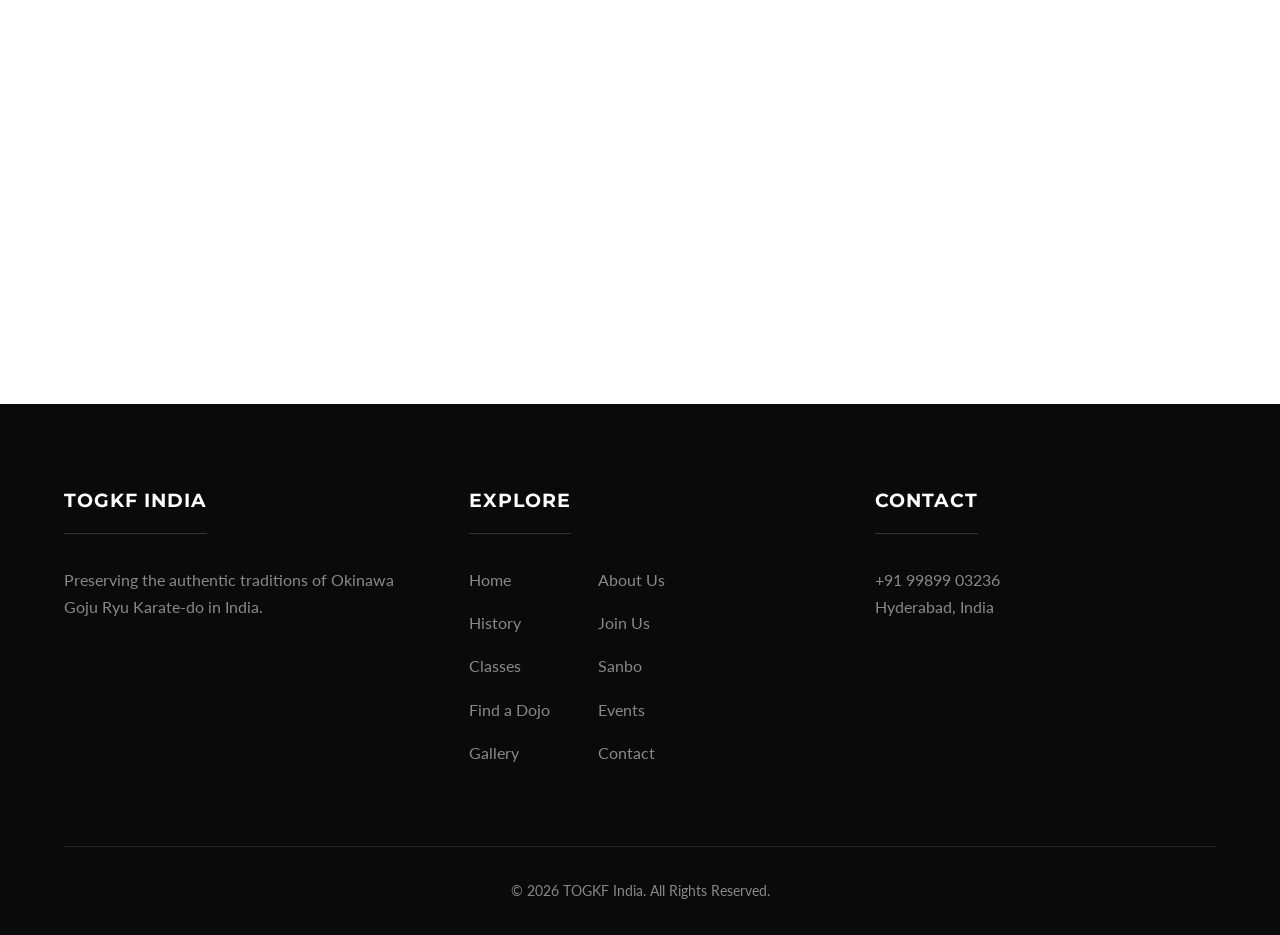
==== commit 8ee455ec: "feat: add new Classes sign-up page - Created classes.html based on affiliate.html template. - Implem" ====
--- a/about.html
+++ b/about.html
@@ -31,7 +31,11 @@
     <link rel="apple-touch-icon" sizes="180x180" href="/assets/logos/apple-touch-icon.png" />
     <meta name="apple-mobile-web-app-title" content="TOGKF" />
     <link rel="manifest" href="/assets/logos/site.webmanifest" />
-    <link rel="stylesheet" href="css/style.css">
+    <link rel="preconnect" href="https://fonts.googleapis.com">
+    <link rel="preconnect" href="https://fonts.gstatic.com" crossorigin>
+    <link href="https://fonts.googleapis.com/css2?family=Lato:wght@300;400;700&family=Montserrat:wght@400;700;900&display=swap" rel="stylesheet">
+    <link rel="stylesheet" href="css/common.css">
+    <link rel="stylesheet" href="css/about.css">
     <!-- Google tag (gtag.js) -->
     <script async src="https://www.googletagmanager.com/gtag/js?id=G-C6S437FDSE"></script>
     <script>
@@ -55,6 +59,7 @@
                 <li><a href="/about" class="active">About</a></li>
                 <li><a href="/history">History</a></li>
                 <li><a href="/affiliate">Join Us</a></li>
+                <li><a href="/classes">Classes</a></li>
                 <li><a href="/skgk">Sanbo</a></li>
                 <li><a href="/dojo">Dojos</a></li>
                 <li><a href="/events">Events</a></li>
@@ -93,7 +98,7 @@
                             <div class="node-glow"></div>
                             <div class="photo-frame">
                                 <div class="photo-placeholder">
-                                    <img src="assets/sensies/kanryo.jpg" alt="Kanryo Higaonna"
+                                    <img loading="lazy" src="assets/sensies/kanryo.jpg" alt="Kanryo Higaonna"
                                         style="width: 100%; height: 100%; object-fit: cover; object-position: center 20%; border-radius: 50%;">
                                 </div>
                                 <div class="frame-decoration"></div>
@@ -117,7 +122,7 @@
                             <div class="node-glow"></div>
                             <div class="photo-frame">
                                 <div class="photo-placeholder">
-                                    <img src="assets/sensies/chojun.jpg" alt="Chojun Miyagi"
+                                    <img loading="lazy" src="assets/sensies/chojun.jpg" alt="Chojun Miyagi"
                                         style="width: 100%; height: 100%; object-fit: cover; object-position: center 20%; border-radius: 50%;">
                                 </div>
                                 <div class="frame-decoration"></div>
@@ -141,7 +146,7 @@
                             <div class="node-glow"></div>
                             <div class="photo-frame">
                                 <div class="photo-placeholder">
-                                    <img src="assets/sensies/anichi.png" alt="Anichi Miyagi"
+                                    <img loading="lazy" src="assets/sensies/anichi.png" alt="Anichi Miyagi"
                                         style="width: 100%; height: 100%; object-fit: cover; object-position: center 20%; border-radius: 50%;">
                                 </div>
                                 <div class="frame-decoration"></div>
@@ -165,7 +170,7 @@
                             <div class="node-glow gold"></div>
                             <div class="photo-frame gold-frame">
                                 <div class="photo-placeholder gold-bg">
-                                    <img src="assets/sensies/morio.jpg" alt="Morio Higaonna"
+                                    <img loading="lazy" src="assets/sensies/morio.jpg" alt="Morio Higaonna"
                                         style="width: 100%; height: 100%; object-fit: cover; object-position: center 20%; border-radius: 50%;">
                                 </div>
                                 <div class="frame-decoration"></div>
@@ -189,7 +194,7 @@
                         <div class="lineage-node student">
                             <div class="photo-frame">
                                 <div class="photo-placeholder">
-                                    <img src="assets/sensies/terauchi.jpg" alt="Kazuo Terauchi"
+                                    <img loading="lazy" src="assets/sensies/terauchi.jpg" alt="Kazuo Terauchi"
                                         style="width: 100%; height: 100%; object-fit: cover; object-position: center 20%; border-radius: 50%;">
                                 </div>
                             </div>
@@ -202,7 +207,7 @@
                         <div class="lineage-node student">
                             <div class="photo-frame">
                                 <div class="photo-placeholder">
-                                    <img src="assets/sensies/uehara.jpg" alt="Yonekazu Uehara"
+                                    <img loading="lazy" src="assets/sensies/uehara.jpg" alt="Yonekazu Uehara"
                                         style="width: 100%; height: 100%; object-fit: cover; object-position: center 20%; border-radius: 50%;">
                                 </div>
                             </div>
@@ -215,7 +220,7 @@
                         <div class="lineage-node student">
                             <div class="photo-frame">
                                 <div class="photo-placeholder">
-                                    <img src="assets/sensies/kuramoto.jpg" alt="Masakazu Kuramoto"
+                                    <img loading="lazy" src="assets/sensies/kuramoto.jpg" alt="Masakazu Kuramoto"
                                         style="width: 100%; height: 100%; object-fit: cover; object-position: center 20%; border-radius: 50%;">
                                 </div>
                             </div>
@@ -230,7 +235,7 @@
                             <div class="lineage-node student highlight-node" id="yonesato-node">
                                 <div class="photo-frame">
                                     <div class="photo-placeholder">
-                                        <img src="assets/sensies/yonesato.jpg" alt="Yoshinori Yonesato"
+                                        <img loading="lazy" src="assets/sensies/yonesato.jpg" alt="Yoshinori Yonesato"
                                             style="width: 100%; height: 100%; object-fit: cover; object-position: center 20%; border-radius: 50%;">
                                     </div>
                                 </div>
@@ -252,7 +257,7 @@
                                     <div class="node-glow india-glow"></div>
                                     <div class="photo-frame india-frame">
                                         <div class="photo-placeholder india-bg">
-                                            <img src="assets/sensies/vijay.png" alt="M Vijaya Kumar"
+                                            <img loading="lazy" src="assets/sensies/vijay.png" alt="M Vijaya Kumar"
                                                 style="width: 100%; height: 100%; object-fit: cover; object-position: center 20%; border-radius: 50%;">
                                         </div>
                                         <div class="frame-decoration"></div>
@@ -311,6 +316,7 @@
                         <li><a href="/about">About Us</a></li>
                         <li><a href="/history">History</a></li>
                         <li><a href="/affiliate">Join Us</a></li>
+                        <li><a href="/classes">Classes</a></li>
                         <li><a href="/skgk">Sanbo</a></li>
                         <li><a href="/dojo">Find a Dojo</a></li>
                         <li><a href="/events">Events</a></li>
@@ -331,7 +337,7 @@
         </div>
     </footer>
 
-    <script src="js/main.js"></script>
+    <script defer src="js/main.js"></script>
 </body>
 
 </html>
--- a/css/common.css
+++ b/css/common.css
@@ -0,0 +1,388 @@
+/* Fonts loaded via <link> in HTML head for faster non-blocking delivery */
+
+:root {
+    --primary-color: #0a0a0a;
+    /* Almost black */
+    --secondary-color: #ffffff;
+    --accent-color: #D32F2F;
+    /* Deep Red */
+    --text-color: #e0e0e0;
+    /* Off-white for dark mode feel */
+    --text-dark: #333333;
+    --bg-dark: #111111;
+    --bg-light: #f9f9f9;
+    --font-heading: 'Montserrat', sans-serif;
+    --font-body: 'Lato', sans-serif;
+    --transition: all 0.4s cubic-bezier(0.165, 0.84, 0.44, 1);
+}
+
+* {
+    margin: 0;
+    padding: 0;
+    box-sizing: border-box;
+}
+
+body {
+    font-family: var(--font-body);
+    line-height: 1.7;
+    color: var(--text-dark);
+    background-color: var(--secondary-color);
+    overflow-x: hidden;
+}
+
+h1,
+h2,
+h3,
+h4 {
+    font-family: var(--font-heading);
+    font-weight: 700;
+    color: var(--primary-color);
+    text-transform: uppercase;
+    letter-spacing: 1px;
+    margin-bottom: 1.5rem;
+}
+
+a {
+    text-decoration: none;
+    color: inherit;
+    transition: var(--transition);
+}
+
+/* --- Navigation --- */
+header {
+    position: fixed;
+    width: 100%;
+    top: 0;
+    z-index: 1000;
+    transition: var(--transition);
+    padding: 1.5rem 0;
+    background: transparent;
+}
+
+header.scrolled {
+    background: rgba(255, 255, 255, 0.95);
+    padding: 1rem 0;
+    box-shadow: 0 4px 20px rgba(0, 0, 0, 0.05);
+    backdrop-filter: blur(10px);
+}
+
+nav {
+    display: flex;
+    justify-content: space-between;
+    align-items: center;
+    width: 90%;
+    max-width: 1400px;
+    margin: 0 auto;
+}
+
+.logo {
+    font-size: 1.8rem;
+    font-weight: 900;
+    color: var(--secondary-color);
+    /* White initially */
+    letter-spacing: 2px;
+    display: flex;
+    align-items: center;
+    gap: 10px;
+}
+
+.logo img {
+    height: 50px;
+    width: auto;
+}
+
+header.scrolled .logo {
+    color: var(--primary-color);
+}
+
+.logo span {
+    color: var(--accent-color);
+}
+
+.nav-links {
+    display: flex;
+    list-style: none;
+    gap: 3rem;
+}
+
+.nav-links li a {
+    font-weight: 700;
+    font-size: 0.85rem;
+    color: var(--secondary-color);
+    text-transform: uppercase;
+    letter-spacing: 1.5px;
+    position: relative;
+}
+
+header.scrolled .nav-links li a {
+    color: var(--primary-color);
+}
+
+.nav-links li a::after {
+    content: '';
+    position: absolute;
+    width: 0;
+    height: 2px;
+    bottom: -5px;
+    left: 0;
+    background-color: var(--accent-color);
+    transition: var(--transition);
+}
+
+.nav-links li a:hover::after,
+.nav-links li a.active::after {
+    width: 100%;
+}
+
+.hamburger {
+    display: none;
+    cursor: pointer;
+}
+
+.bar {
+    display: block;
+    width: 30px;
+    height: 2px;
+    margin: 6px auto;
+    background-color: var(--secondary-color);
+    transition: var(--transition);
+}
+
+header.scrolled .bar {
+    background-color: var(--primary-color);
+}
+
+/* Keep header text white on pages that have a dark header (inline style or `.dark` class) */
+header.dark,
+header[style*="#0a0a0a"] {
+    background: var(--primary-color);
+}
+
+header.dark .logo,
+header[style*="#0a0a0a"] .logo,
+header.dark .nav-links li a,
+header[style*="#0a0a0a"] .nav-links li a {
+    color: var(--secondary-color);
+}
+
+header.dark.scrolled,
+header[style*="#0a0a0a"].scrolled {
+    background: rgba(10, 10, 10, 0.95);
+    box-shadow: 0 4px 20px rgba(0, 0, 0, 0.15);
+}
+
+header.dark.scrolled .logo,
+header[style*="#0a0a0a"].scrolled .logo,
+header.dark.scrolled .nav-links li a,
+header[style*="#0a0a0a"].scrolled .nav-links li a {
+    color: var(--secondary-color);
+}
+
+header.dark .bar,
+header[style*="#0a0a0a"] .bar,
+header.dark.scrolled .bar,
+header[style*="#0a0a0a"].scrolled .bar {
+    background-color: var(--secondary-color);
+}
+
+header.dark .hamburger.active .bar,
+header[style*="#0a0a0a"] .hamburger.active .bar {
+    background-color: var(--secondary-color);
+}
+
+/* --- Sections --- */
+section {
+    padding: 3rem 0;
+}
+
+.container {
+    width: 90%;
+    max-width: 1200px;
+    margin: 0 auto;
+}
+
+.section-title {
+    text-align: center;
+    font-size: 2.5rem;
+    margin-bottom: 5rem;
+    position: relative;
+    display: inline-block;
+    left: 50%;
+    transform: translateX(-50%);
+}
+
+.section-title::after {
+    content: '';
+    display: block;
+    width: 60px;
+    height: 4px;
+    background: var(--accent-color);
+    margin: 15px auto 0;
+}
+
+/* --- Buttons --- */
+.btn {
+    display: inline-block;
+    padding: 1rem 3rem;
+    background: transparent;
+    color: var(--secondary-color);
+    border: 2px solid var(--secondary-color);
+    font-weight: 700;
+    text-transform: uppercase;
+    letter-spacing: 2px;
+    cursor: pointer;
+    transition: var(--transition);
+}
+
+.btn:hover {
+    background: var(--secondary-color);
+    color: var(--primary-color);
+    transform: translateY(-3px);
+    box-shadow: 0 10px 20px rgba(0, 0, 0, 0.2);
+}
+
+.btn-primary {
+    background: var(--accent-color);
+    border-color: var(--accent-color);
+}
+
+.btn-primary:hover {
+    background: #b71c1c;
+    border-color: #b71c1c;
+    color: var(--secondary-color);
+}
+
+/* --- Footer --- */
+footer {
+    background: var(--primary-color);
+    color: #888;
+    padding: 5rem 0 2rem;
+}
+
+.footer-content {
+    display: grid;
+    grid-template-columns: repeat(auto-fit, minmax(250px, 1fr));
+    gap: 4rem;
+    margin-bottom: 4rem;
+}
+
+.footer-section h3 {
+    color: var(--secondary-color);
+    font-size: 1.2rem;
+    margin-bottom: 2rem;
+    border-bottom: 1px solid #333;
+    padding-bottom: 1rem;
+    display: inline-block;
+}
+
+.footer-section ul li {
+    margin-bottom: 1rem;
+}
+
+.footer-explore-grid {
+    display: grid;
+    grid-template-columns: repeat(2, max-content);
+    gap: 0 3rem;
+    list-style: none;
+    padding: 0;
+}
+
+.footer-section ul li a:hover {
+    color: var(--secondary-color);
+    padding-left: 5px;
+}
+
+.footer-bottom {
+    text-align: center;
+    padding-top: 2rem;
+    border-top: 1px solid #222;
+    font-size: 0.9rem;
+}
+
+/* --- Animations --- */
+@keyframes fadeInUp {
+    to {
+        opacity: 1;
+        transform: translateY(0);
+    }
+}
+
+@keyframes fadeInDown {
+    to {
+        opacity: 1;
+        transform: translateY(0);
+    }
+}
+
+.fade-in-section {
+    opacity: 0;
+    transform: translateY(30px);
+    transition: opacity 0.8s ease-out, transform 0.8s ease-out;
+    will-change: opacity, visibility;
+}
+
+.fade-in-section.is-visible {
+    opacity: 1;
+    transform: none;
+}
+
+/* --- Responsive --- */
+@media (max-width: 768px) {
+    .hamburger {
+        display: block;
+        z-index: 1001;
+    }
+
+    .hamburger.active .bar {
+        background-color: var(--primary-color);
+    }
+
+    .hamburger.active .bar:nth-child(2) {
+        opacity: 0;
+    }
+
+    .hamburger.active .bar:nth-child(1) {
+        transform: translateY(8px) rotate(45deg);
+    }
+
+    .hamburger.active .bar:nth-child(3) {
+        transform: translateY(-8px) rotate(-45deg);
+    }
+
+    .nav-links {
+        position: fixed;
+        left: 0;
+        top: 0;
+        height: 100vh;
+        width: 100%;
+        background: var(--primary-color);
+        flex-direction: column;
+        justify-content: center;
+        align-items: center;
+        gap: 2rem;
+        transform: translateX(100%);
+        transition: transform 0.4s ease-in-out;
+        z-index: 1000;
+    }
+
+    .nav-links.active {
+        transform: translateX(0);
+    }
+
+    .nav-links li a {
+        color: var(--secondary-color) !important;
+        font-size: 1.5rem;
+    }
+
+    .hamburger.active .bar {
+        background-color: var(--secondary-color) !important;
+    }
+
+    header.nav-active .logo {
+        color: var(--secondary-color) !important;
+    }
+
+    .page-header h1 {
+        font-size: 2rem !important;
+    }
+}
--- a/css/about.css
+++ b/css/about.css
@@ -0,0 +1,271 @@
+/* ========================================
+   LINEAGE TREE SECTION - about.html only
+======================================== */
+
+.lineage-section {
+    position: relative;
+    padding: 6rem 0;
+    background: linear-gradient(180deg, #0a0a0a 0%, #1a1a2e 50%, #0a0a0a 100%);
+    overflow: hidden;
+}
+
+.lineage-bg-elements {
+    position: absolute;
+    top: 0; left: 0;
+    width: 100%; height: 100%;
+    pointer-events: none;
+    overflow: hidden;
+}
+
+.seigaiha-pattern {
+    position: absolute;
+    top: 0; left: 0;
+    width: 100%; height: 100%;
+    opacity: 0.03;
+    background-image:
+        radial-gradient(circle at 0% 50%, transparent 70%, rgba(211,47,47,0.3) 70.5%, transparent 71%),
+        radial-gradient(circle at 100% 50%, transparent 70%, rgba(211,47,47,0.3) 70.5%, transparent 71%),
+        radial-gradient(circle at 50% 0%, transparent 70%, rgba(211,47,47,0.3) 70.5%, transparent 71%),
+        radial-gradient(circle at 50% 100%, transparent 70%, rgba(211,47,47,0.3) 70.5%, transparent 71%);
+    background-size: 60px 30px;
+    background-position: 0 0, 30px 15px, 0 0, 30px 15px;
+    animation: waveFloat 20s linear infinite;
+}
+
+@keyframes waveFloat {
+    0%   { transform: translateY(0); }
+    100% { transform: translateY(30px); }
+}
+
+.bamboo-left, .bamboo-right {
+    position: absolute; top: 0;
+    width: 80px; height: 100%;
+    background: linear-gradient(90deg, transparent 0%, rgba(76,153,76,0.05) 30%, rgba(76,153,76,0.08) 50%, rgba(76,153,76,0.05) 70%, transparent 100%);
+}
+.bamboo-left { left: 0; }
+.bamboo-right { right: 0; }
+
+.bamboo-left::before, .bamboo-left::after,
+.bamboo-right::before, .bamboo-right::after {
+    content: '';
+    position: absolute;
+    width: 4px; height: 100%;
+    background: linear-gradient(180deg, transparent, rgba(100,180,100,0.15) 10%, rgba(100,180,100,0.2) 50%, rgba(100,180,100,0.15) 90%, transparent);
+}
+.bamboo-left::before { left: 20px; }
+.bamboo-left::after  { left: 50px; }
+.bamboo-right::before { right: 20px; }
+.bamboo-right::after  { right: 50px; }
+
+.lineage-title {
+    text-align: center;
+    font-size: 2.8rem;
+    color: #fff;
+    margin-bottom: 0.5rem;
+    display: flex;
+    align-items: center;
+    justify-content: center;
+    gap: 1.5rem;
+    text-shadow: 0 0 30px rgba(211,47,47,0.3);
+}
+
+.kanji-decoration {
+    font-size: 3.5rem;
+    color: var(--accent-color);
+    font-family: "Hiragino Mincho Pro", "Yu Mincho", serif;
+    text-shadow: 0 0 20px rgba(211,47,47,0.5);
+    animation: kanjiPulse 3s ease-in-out infinite;
+}
+
+@keyframes kanjiPulse {
+    0%, 100% { opacity: 0.7; transform: scale(1); }
+    50%       { opacity: 1; transform: scale(1.05); }
+}
+
+.lineage-subtitle {
+    text-align: center;
+    font-size: 1.2rem;
+    color: rgba(255,255,255,0.6);
+    font-style: italic;
+    margin-bottom: 4rem;
+    letter-spacing: 2px;
+}
+
+.lineage-tree {
+    display: flex;
+    flex-direction: column;
+    align-items: center;
+    position: relative;
+}
+
+.lineage-level {
+    display: flex;
+    justify-content: center;
+    position: relative;
+    z-index: 2;
+}
+
+.lineage-level.horizontal-row {
+    gap: 2rem;
+    flex-wrap: wrap;
+    max-width: 100%;
+    padding: 0 1rem;
+}
+
+.lineage-node {
+    display: flex;
+    flex-direction: column;
+    align-items: center;
+    position: relative;
+    padding: 1.5rem;
+    transition: all 0.4s ease;
+}
+
+.lineage-level.horizontal-row > .lineage-node.student::before,
+.lineage-level.horizontal-row > .yonesato-branch-wrapper::before {
+    content: '';
+    position: absolute;
+    top: 0; left: 50%;
+    transform: translateX(-50%);
+    width: 2px; height: 40px;
+    background: linear-gradient(180deg, var(--accent-color), rgba(211,47,47,0.3));
+}
+
+.lineage-level.horizontal-row > .lineage-node.student::after,
+.lineage-level.horizontal-row > .yonesato-branch-wrapper::after {
+    content: '';
+    position: absolute;
+    top: -4px; left: 50%;
+    transform: translateX(-50%);
+    width: 8px; height: 8px;
+    background: var(--accent-color);
+    border-radius: 50%;
+    box-shadow: 0 0 10px var(--accent-color);
+}
+
+.lineage-node:hover { transform: translateY(-5px); }
+
+.node-glow {
+    position: absolute;
+    top: 50%; left: 50%;
+    transform: translate(-50%, -50%);
+    width: 180px; height: 180px;
+    background: radial-gradient(circle, rgba(211,47,47,0.2) 0%, transparent 70%);
+    border-radius: 50%;
+    z-index: 0;
+    animation: glowPulse 4s ease-in-out infinite;
+}
+.node-glow.gold { background: radial-gradient(circle, rgba(255,215,0,0.3) 0%, transparent 70%); }
+.node-glow.india-glow { background: radial-gradient(circle, rgba(255,153,51,0.3) 0%, rgba(19,136,8,0.2) 50%, transparent 70%); }
+
+@keyframes glowPulse {
+    0%, 100% { opacity: 0.5; transform: translate(-50%,-50%) scale(1); }
+    50%       { opacity: 1; transform: translate(-50%,-50%) scale(1.1); }
+}
+
+.photo-frame { width: 156px; height: 156px; position: relative; z-index: 1; }
+.founder .photo-frame, .master .photo-frame, .grandmaster .photo-frame { width: 182px; height: 182px; }
+.student .photo-frame { width: 130px; height: 130px; }
+
+.photo-placeholder {
+    width: 100%; height: 100%;
+    border-radius: 50%;
+    background: linear-gradient(135deg, #1a1a2e 0%, #2d2d44 100%);
+    border: 3px solid var(--accent-color);
+    display: flex; align-items: center; justify-content: center;
+    position: relative; overflow: hidden;
+    box-shadow: 0 0 20px rgba(211,47,47,0.3), inset 0 0 30px rgba(0,0,0,0.5);
+    transition: all 0.4s ease;
+}
+.founder .photo-placeholder { border-width: 4px; box-shadow: 0 0 30px rgba(211,47,47,0.4), inset 0 0 30px rgba(0,0,0,0.5); }
+.gold-frame .photo-placeholder, .gold-bg { border-color: #ffd700 !important; box-shadow: 0 0 30px rgba(255,215,0,0.4), inset 0 0 30px rgba(0,0,0,0.5) !important; }
+.india-frame .photo-placeholder, .india-bg { border-color: #ff9933 !important; background: linear-gradient(135deg, #1a2e1a 0%, #2d442d 100%) !important; box-shadow: 0 0 30px rgba(255,153,51,0.4), inset 0 0 30px rgba(0,0,0,0.5) !important; }
+
+.placeholder-icon { font-size: 2.5rem; font-family: "Hiragino Mincho Pro","Yu Mincho",serif; color: rgba(255,255,255,0.4); font-weight: 300; }
+.student .placeholder-icon { font-size: 2rem; font-family: var(--font-heading); }
+
+.frame-decoration { display: none; position: absolute; top: -8px; left: -8px; right: -8px; bottom: -8px; border: 1px solid rgba(211,47,47,0.3); border-radius: 50%; pointer-events: none; }
+.frame-decoration::before, .frame-decoration::after { content: ''; position: absolute; width: 10px; height: 10px; border: 2px solid var(--accent-color); }
+.frame-decoration::before { top: 10px; left: 10px; border-right: none; border-bottom: none; }
+.frame-decoration::after  { bottom: 10px; right: 10px; border-left: none; border-top: none; }
+
+.node-info { text-align: center; margin-top: 1rem; z-index: 1; }
+.sensei-name { font-size: 1.1rem; color: #fff; margin-bottom: 0.25rem; text-transform: none; letter-spacing: 1px; text-shadow: 0 2px 10px rgba(0,0,0,0.5); }
+.student .sensei-name { font-size: 0.95rem; }
+.sensei-title { font-size: 0.85rem; color: rgba(255,255,255,0.5); margin-bottom: 0.5rem; }
+
+.era-badge { display: inline-block; padding: 0.25rem 0.75rem; background: rgba(211,47,47,0.2); border: 1px solid rgba(211,47,47,0.4); border-radius: 20px; font-size: 0.75rem; color: var(--accent-color); font-weight: 700; letter-spacing: 1px; }
+.gold-badge  { background: rgba(255,215,0,0.2) !important; border-color: rgba(255,215,0,0.4) !important; color: #ffd700 !important; }
+.india-badge { background: linear-gradient(90deg, rgba(255,153,51,0.2), rgba(19,136,8,0.2)) !important; border-color: rgba(255,153,51,0.4) !important; color: #ff9933 !important; }
+
+/* Tree connectors */
+.tree-connector { position: relative; z-index: 1; }
+.tree-connector.vertical { height: 80px; display: flex; flex-direction: column; align-items: center; justify-content: center; }
+.connector-line { width: 2px; height: 100%; background: linear-gradient(180deg, var(--accent-color), rgba(211,47,47,0.3)); position: relative; }
+.connector-line::before { content: ''; position: absolute; top: 0; left: 50%; transform: translateX(-50%); width: 8px; height: 8px; background: var(--accent-color); border-radius: 50%; box-shadow: 0 0 10px var(--accent-color); }
+.connector-ornament { position: absolute; top: 50%; left: 50%; transform: translate(-50%,-50%); width: 36px; height: 36px; background: #1a1a2e; border: 2px solid var(--accent-color); border-radius: 50%; display: flex; align-items: center; justify-content: center; box-shadow: 0 0 15px rgba(211,47,47,0.3); }
+.connector-ornament span { font-family: "Hiragino Mincho Pro","Yu Mincho",serif; font-size: 1rem; color: var(--accent-color); }
+
+.tree-connector.branch { height: 40px; width: 95%; max-width: 900px; display: flex; flex-direction: column; align-items: center; position: relative; }
+.branch-stem { width: 2px; height: 38px; background: linear-gradient(180deg, var(--accent-color), rgba(211,47,47,0.5)); }
+.branch-horizontal { width: 100%; height: 2px; background: linear-gradient(90deg, transparent 0%, rgba(211,47,47,0.5) 5%, var(--accent-color) 50%, rgba(211,47,47,0.5) 95%, transparent 100%); position: absolute; bottom: 0; }
+
+.yonesato-branch-wrapper { display: flex; flex-direction: column; align-items: center; position: relative; }
+.sub-branch-indicator { display: none; }
+.tree-connector.sub-branch { height: 60px; display: flex; align-items: center; justify-content: center; position: relative; }
+.sub-connector-line { width: 2px; height: 100%; background: linear-gradient(180deg, rgba(255,153,51,0.8), rgba(19,136,8,0.5)); position: relative; margin: 0 auto; }
+.sub-connector-line::before, .sub-connector-line::after { content: ''; position: absolute; left: 50%; transform: translateX(-50%); width: 10px; height: 10px; border-radius: 50%; }
+.sub-connector-line::before { top: 0; background: #ff9933; box-shadow: 0 0 10px #ff9933; }
+.sub-connector-line::after  { bottom: 0; background: #138808; box-shadow: 0 0 10px #138808; }
+
+.india-branch { position: relative; }
+.india-flag-accent { position: absolute; top: -20px; left: 50%; transform: translateX(-50%); width: 60px; height: 4px; background: linear-gradient(90deg, #ff9933 33%, #fff 33% 66%, #138808 66%); border-radius: 2px; opacity: 0.7; }
+.highlight-node { position: relative; }
+
+/* Legend */
+.lineage-legend { display: flex; justify-content: center; gap: 3rem; margin-top: 4rem; padding-top: 2rem; border-top: 1px solid rgba(255,255,255,0.1); }
+.legend-item { display: flex; align-items: center; gap: 0.5rem; color: rgba(255,255,255,0.6); font-size: 0.85rem; }
+.legend-icon { width: 16px; height: 16px; border-radius: 50%; border: 2px solid; }
+.founder-icon { border-color: var(--accent-color); background: rgba(211,47,47,0.2); }
+.master-icon  { border-color: #ffd700; background: rgba(255,215,0,0.2); }
+.india-icon   { border-color: #ff9933; background: linear-gradient(135deg, rgba(255,153,51,0.2), rgba(19,136,8,0.2)); }
+
+/* Responsive */
+@media (max-width: 968px) {
+    .lineage-title { font-size: 2rem; gap: 1rem; }
+    .kanji-decoration { font-size: 2.5rem; }
+    .lineage-level.horizontal-row { gap: 1rem; }
+    .tree-connector.branch { width: 90%; }
+    .lineage-legend { gap: 1.5rem; flex-wrap: wrap; }
+}
+
+@media (max-width: 768px) {
+    .lineage-section { padding: 4rem 0; }
+    .lineage-title { font-size: 1.5rem; flex-direction: column; gap: 0.5rem; }
+    .kanji-decoration { font-size: 2rem; }
+    .lineage-subtitle { font-size: 1rem; margin-bottom: 2rem; }
+    .lineage-level.horizontal-row { flex-direction: column; align-items: center; gap: 0.5rem; }
+    .lineage-node { padding: 1rem; }
+    .photo-frame { width: 117px; height: 117px; }
+    .founder .photo-frame, .master .photo-frame, .grandmaster .photo-frame { width: 143px; height: 143px; }
+    .student .photo-frame { width: 104px; height: 104px; }
+    .placeholder-icon { font-size: 1.8rem; }
+    .student .placeholder-icon { font-size: 1.5rem; }
+    .sensei-name { font-size: 1rem; }
+    .student .sensei-name { font-size: 0.9rem; }
+    .tree-connector.vertical { height: 50px; }
+    .connector-ornament { width: 28px; height: 28px; }
+    .connector-ornament span { font-size: 0.8rem; }
+    .tree-connector.branch { height: 40px; width: 60px; }
+    .branch-stem { height: 25px; }
+    .branch-horizontal { display: none; }
+    .lineage-level.horizontal-row > .lineage-node.student::before,
+    .lineage-level.horizontal-row > .lineage-node.student::after,
+    .lineage-level.horizontal-row > .yonesato-branch-wrapper::before,
+    .lineage-level.horizontal-row > .yonesato-branch-wrapper::after { display: none; }
+    .highlight-node::after { display: none; }
+    .tree-connector.sub-branch { height: 40px; }
+    .lineage-legend { flex-direction: column; align-items: center; gap: 1rem; margin-top: 2rem; }
+    .bamboo-left, .bamboo-right { display: none; }
+    .node-glow { width: 120px; height: 120px; }
+}
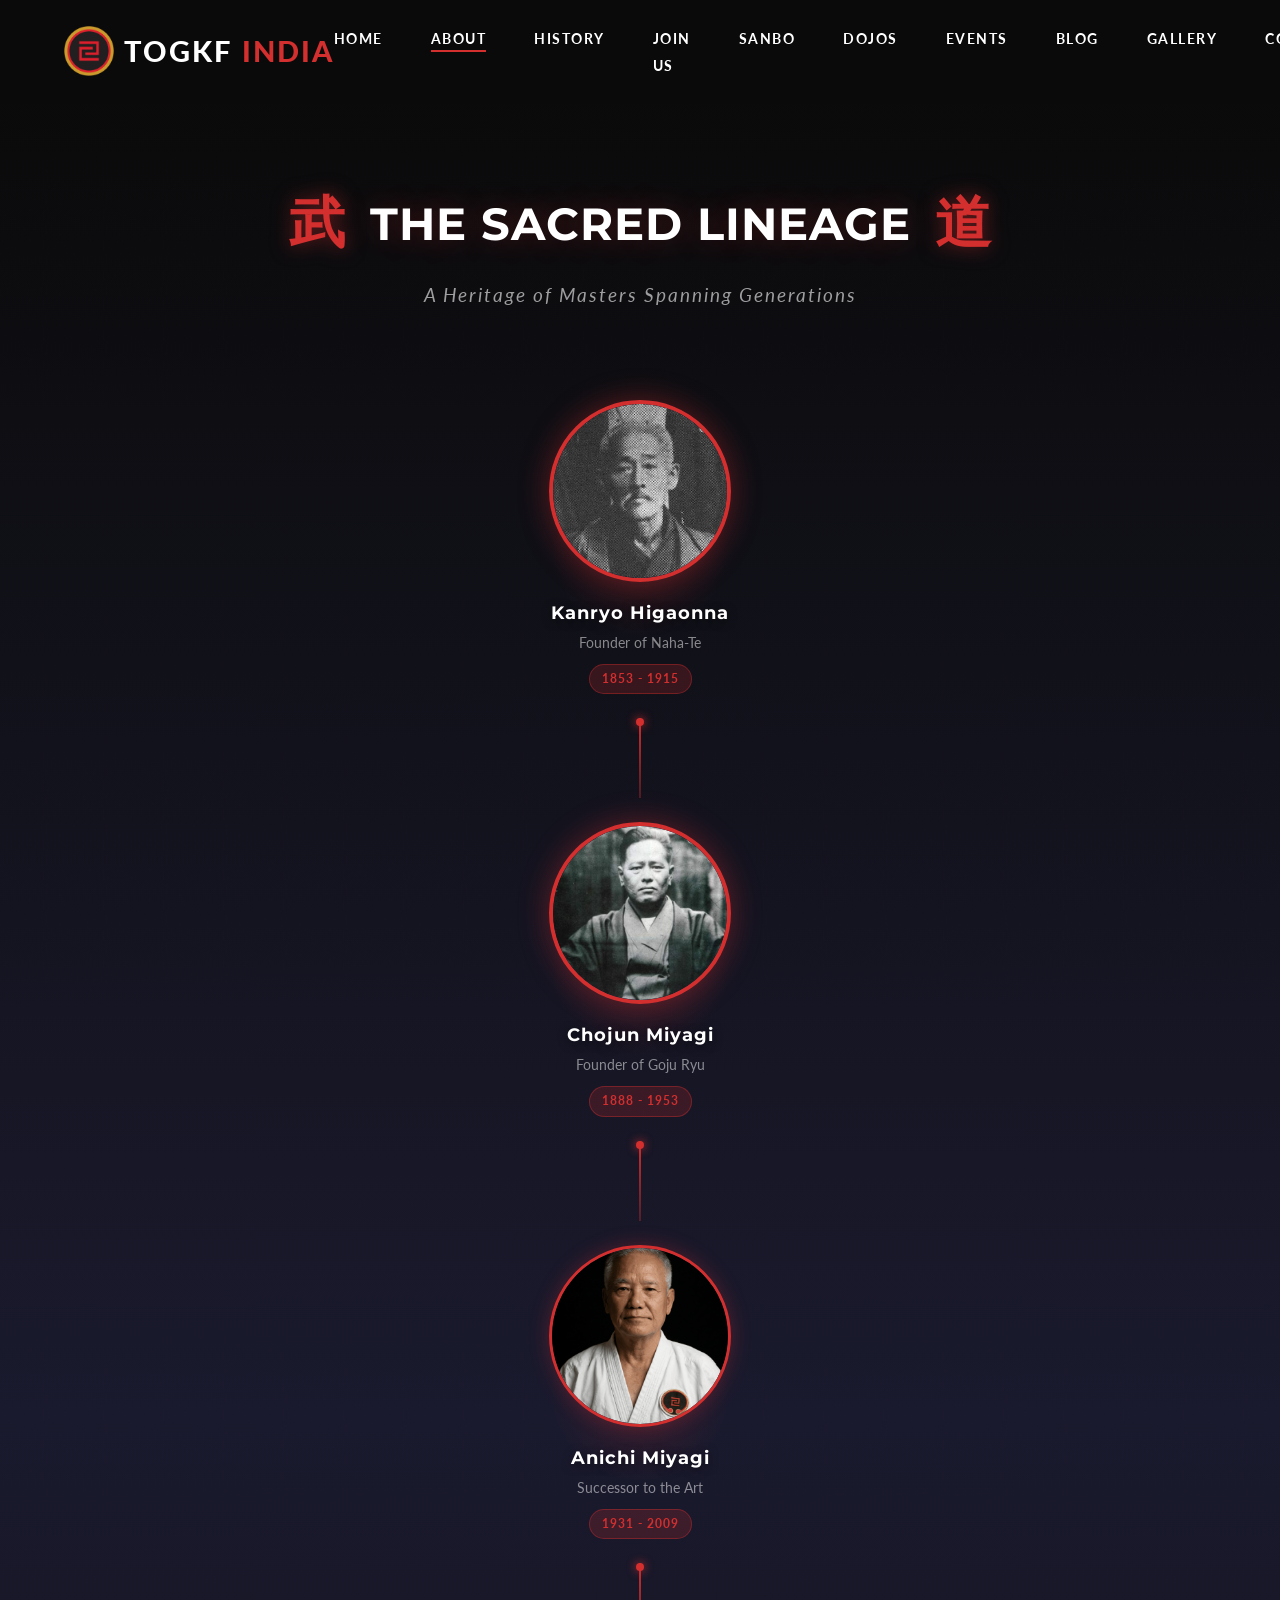
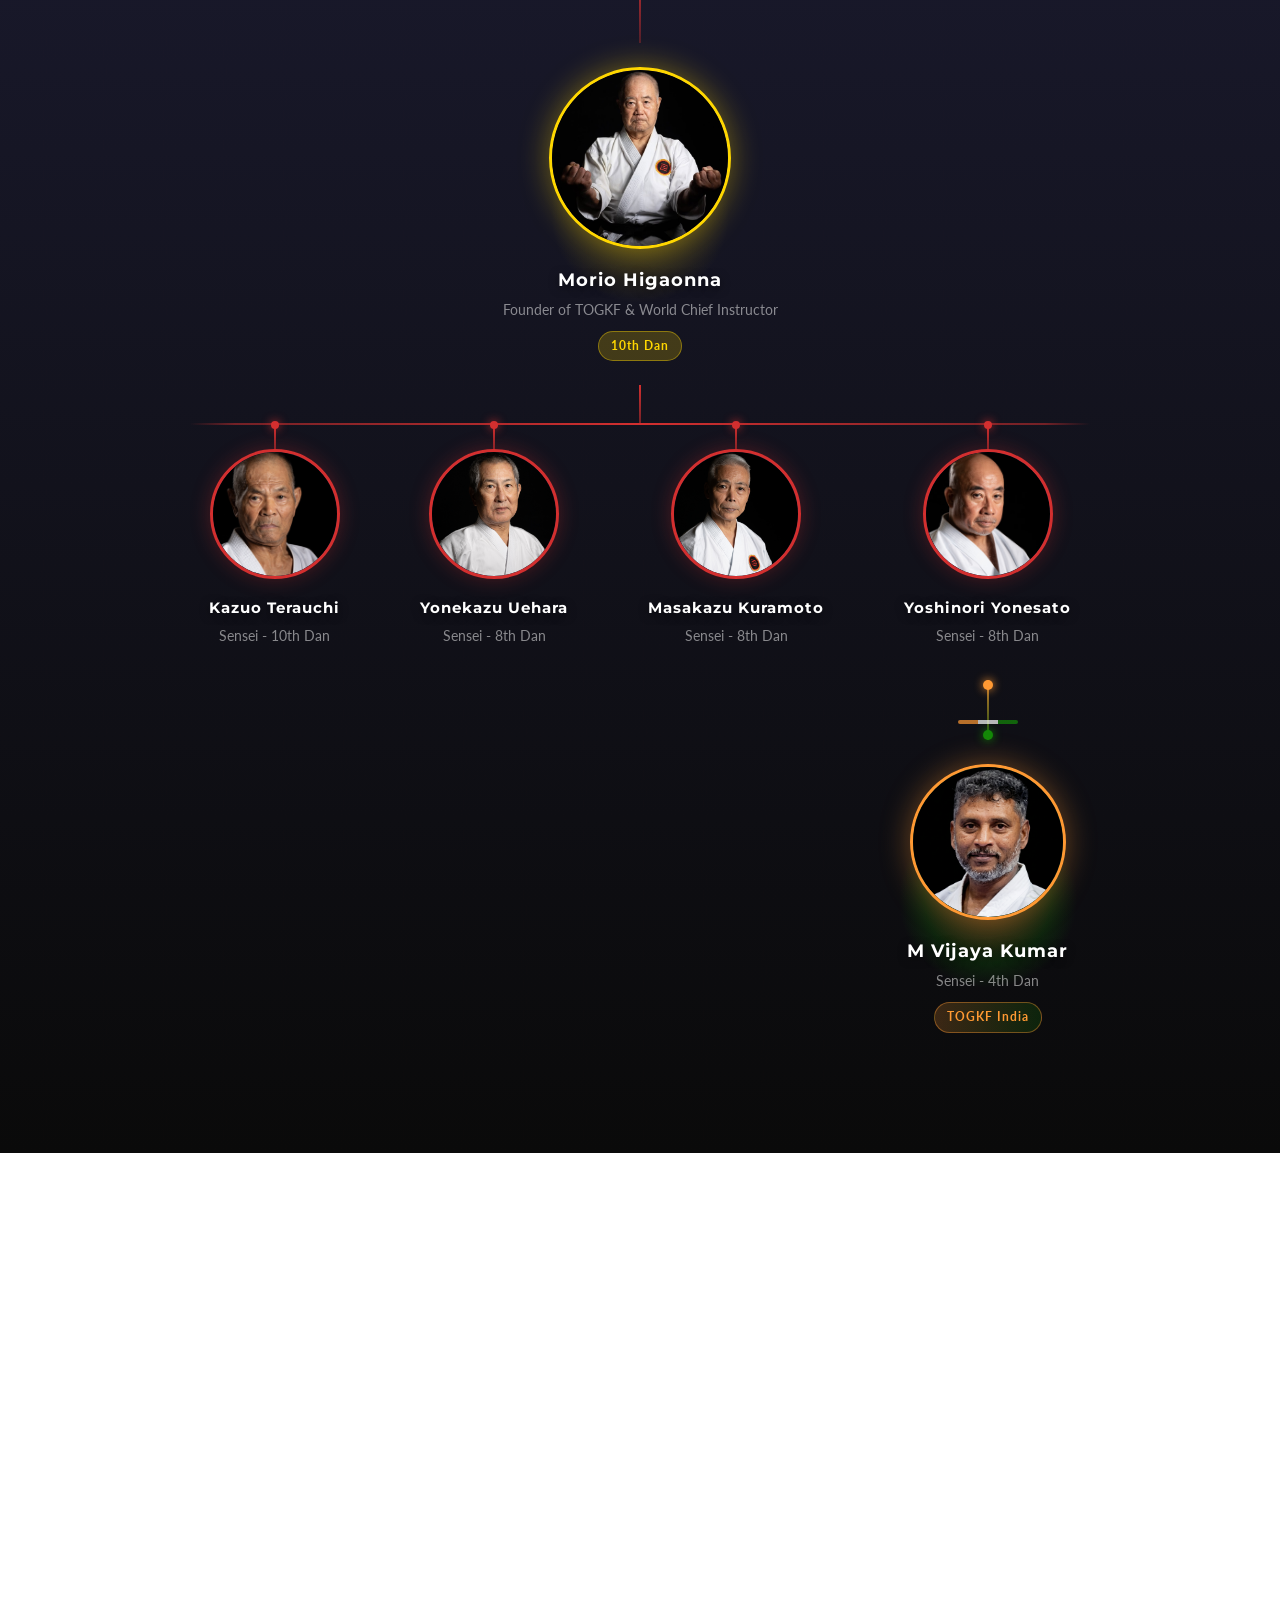
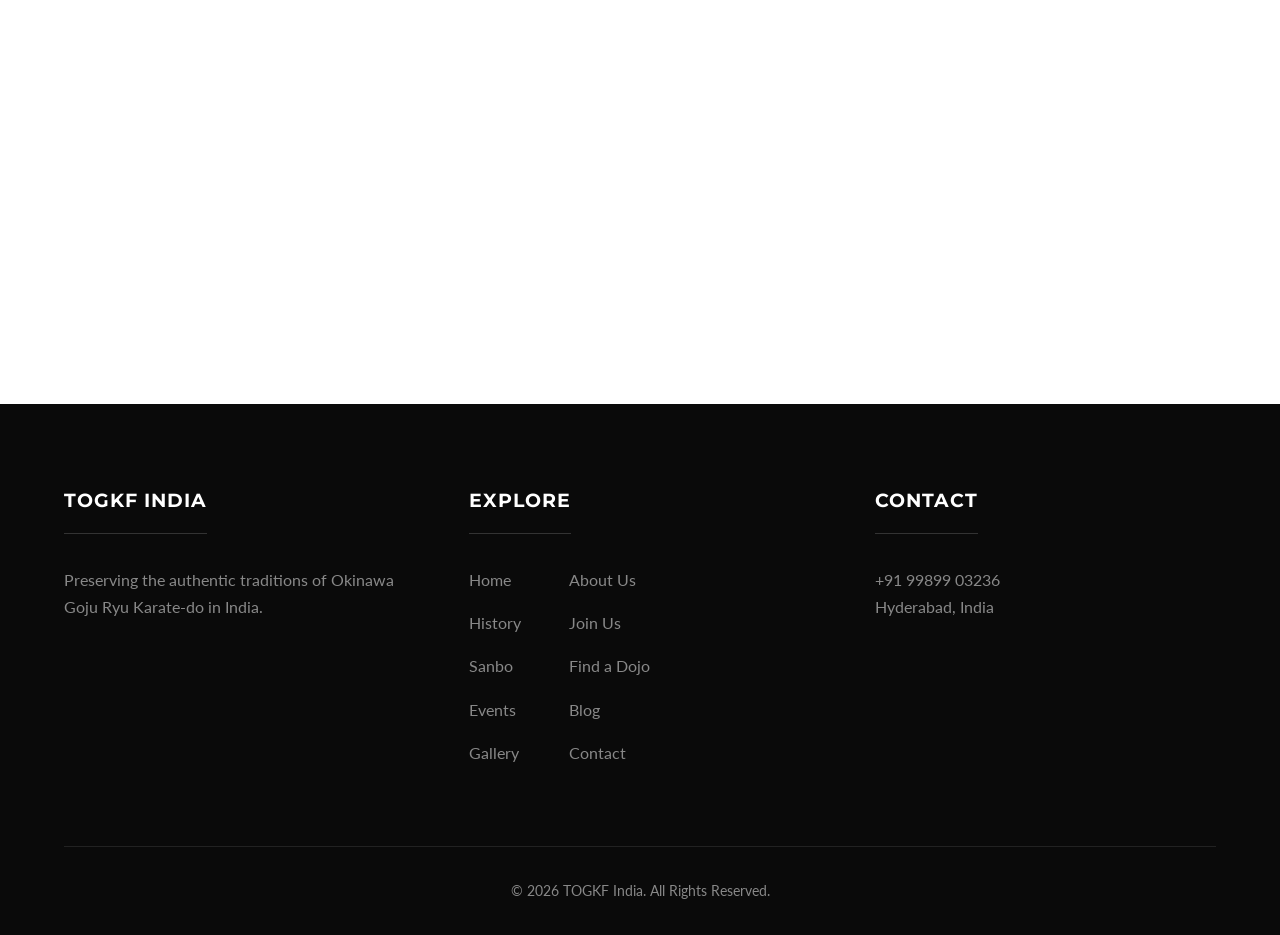
==== commit d497908f: "Add static blog system with GitHub Actions deploy" ====
--- a/about.html
+++ b/about.html
@@ -59,10 +59,10 @@
                 <li><a href="/about" class="active">About</a></li>
                 <li><a href="/history">History</a></li>
                 <li><a href="/affiliate">Join Us</a></li>
-                <li><a href="/classes">Classes</a></li>
                 <li><a href="/skgk">Sanbo</a></li>
                 <li><a href="/dojo">Dojos</a></li>
                 <li><a href="/events">Events</a></li>
+                <li><a href="/blogs">Blog</a></li>
                 <li><a href="/gallery">Gallery</a></li>
                 <li><a href="/contact">Contact</a></li>
             </ul>
@@ -316,10 +316,10 @@
                         <li><a href="/about">About Us</a></li>
                         <li><a href="/history">History</a></li>
                         <li><a href="/affiliate">Join Us</a></li>
-                        <li><a href="/classes">Classes</a></li>
                         <li><a href="/skgk">Sanbo</a></li>
                         <li><a href="/dojo">Find a Dojo</a></li>
                         <li><a href="/events">Events</a></li>
+                        <li><a href="/blogs">Blog</a></li>
                         <li><a href="/gallery">Gallery</a></li>
                         <li><a href="/contact">Contact</a></li>
                     </ul>
